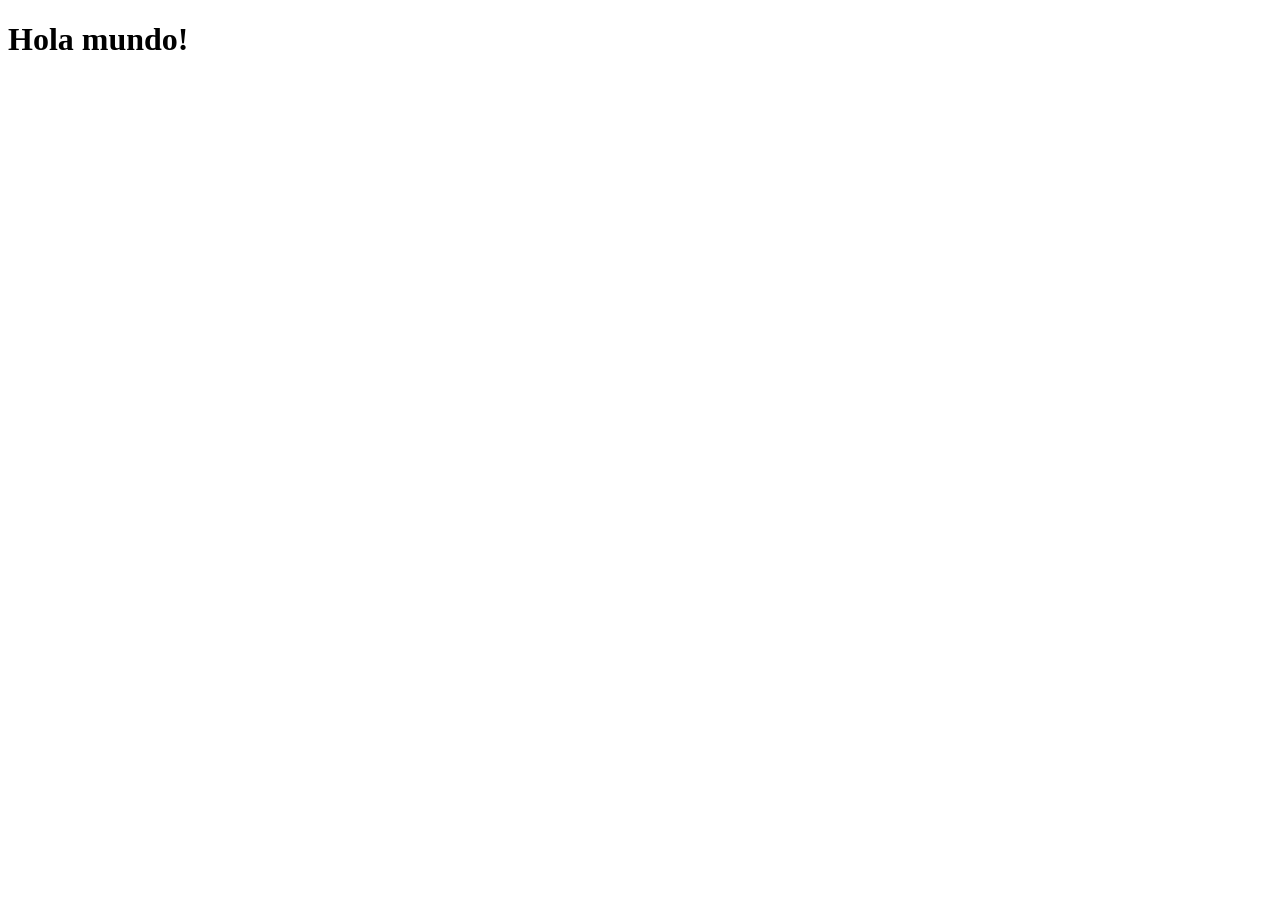
==== index.html @ 80630c26 "Add files via upload" ====
<!doctype html>
<html lang="es">
  <head>
    <meta charset="utf-8">
    <meta name="robots" content="noindex, nofollow">
    <meta name="viewport" content="width=device-width, initial-scale=1">
    <title>Sitio web en construcción</title>
  </head>
  <body>
    <h1>Hola mundo!</h1>
  </body>
</html>
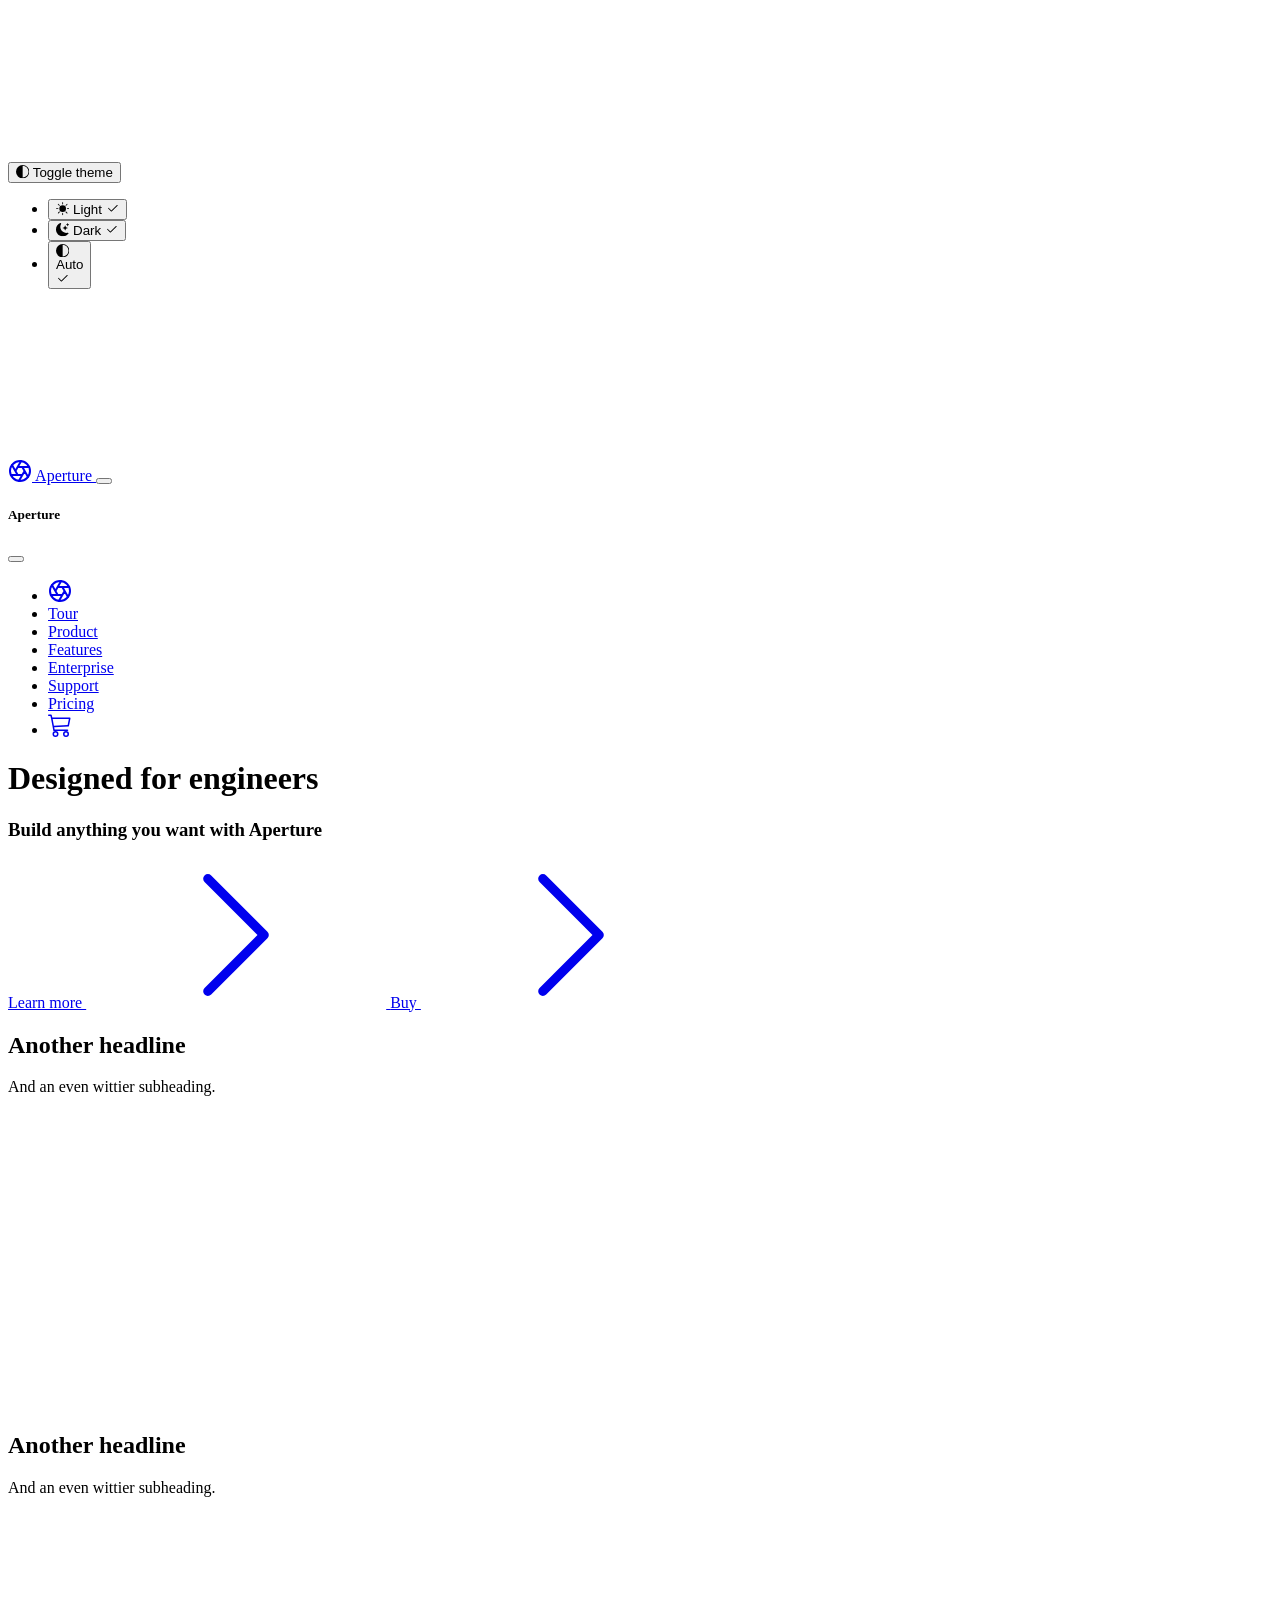
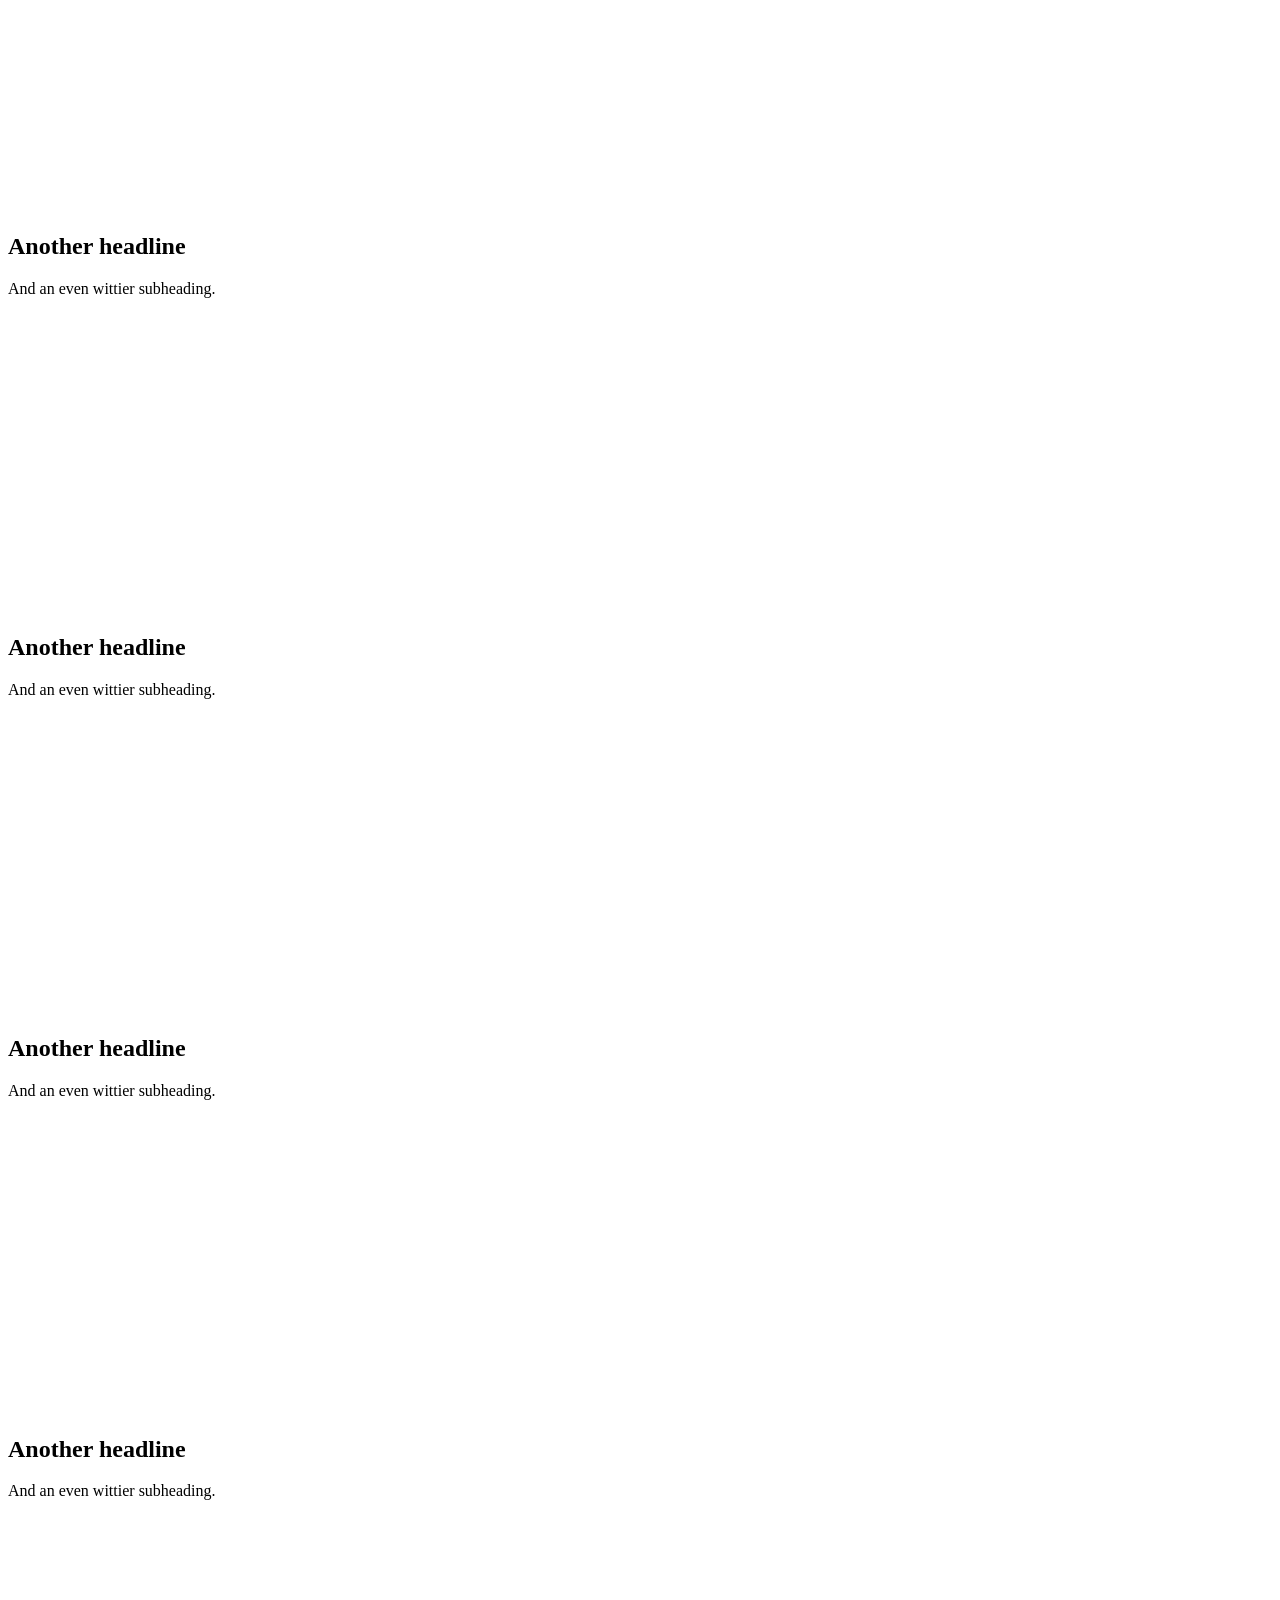
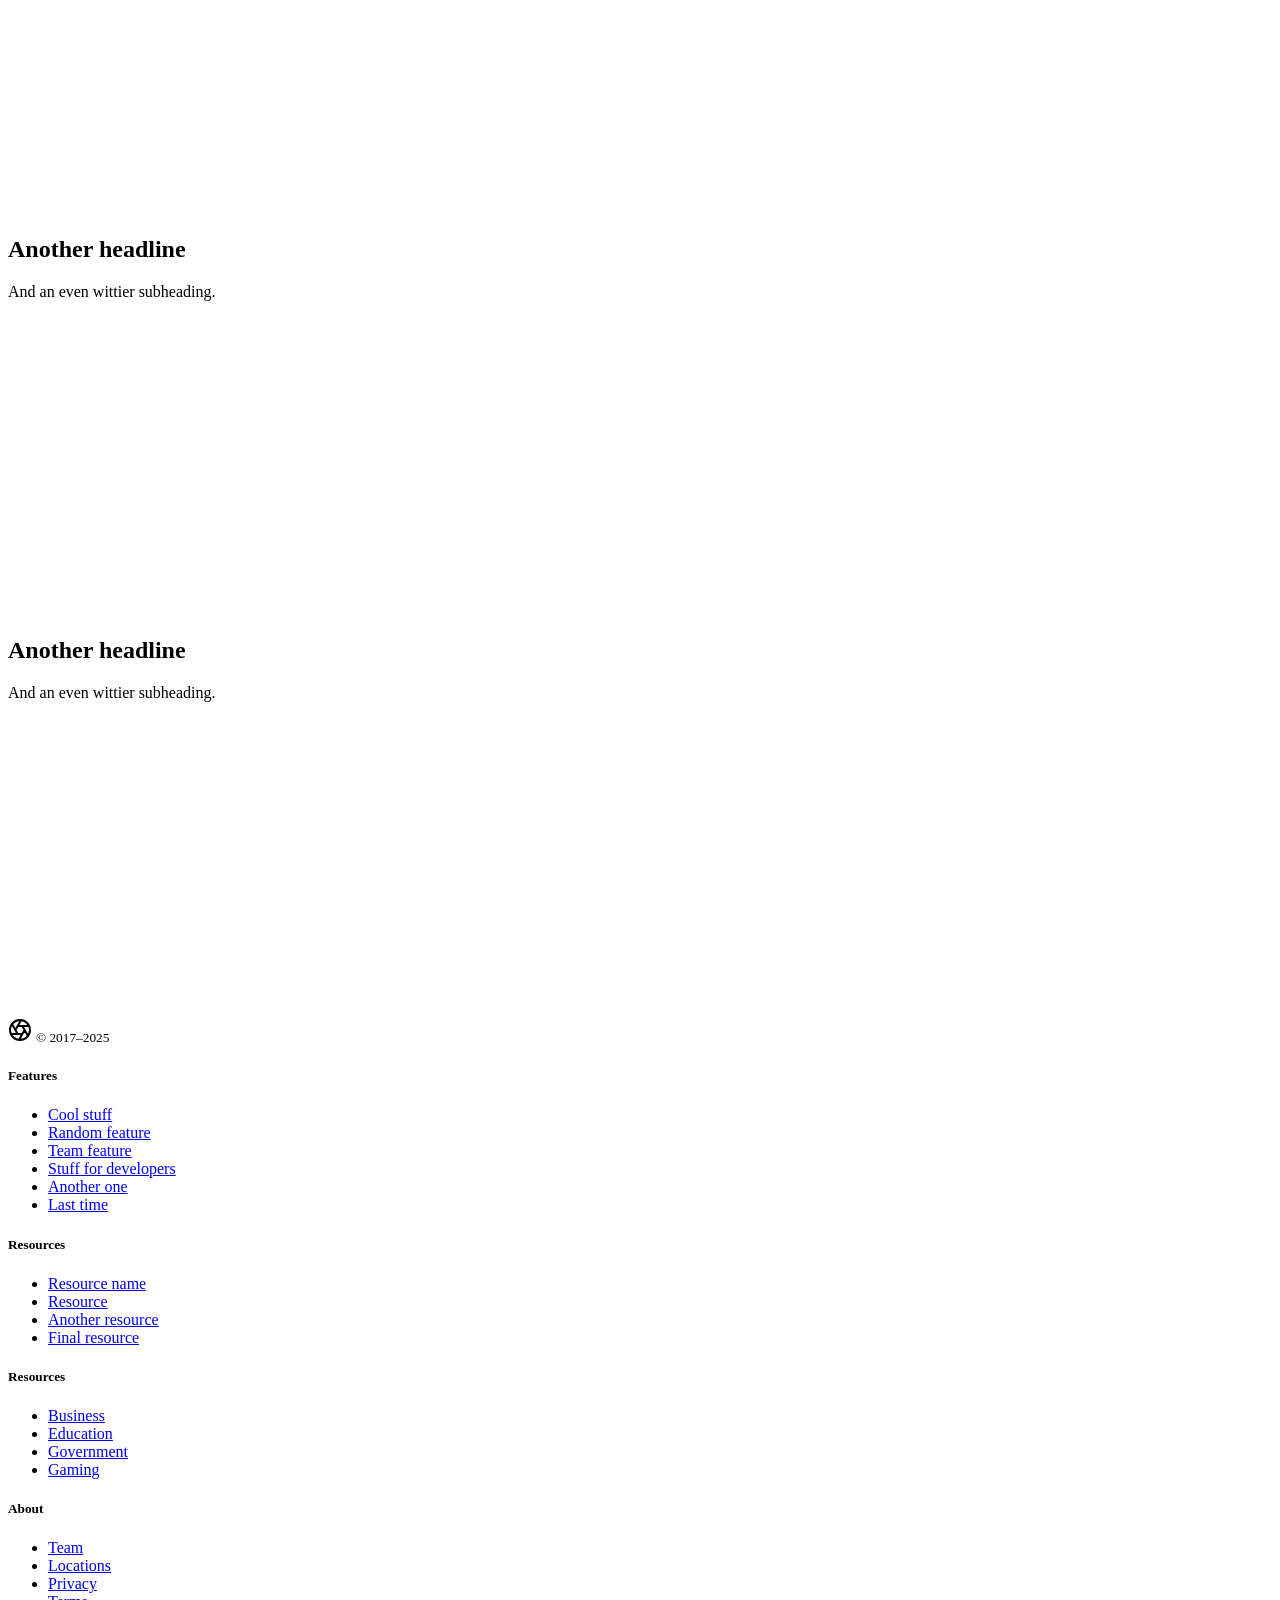
==== commit 855047c0: "Add files via upload" ====
--- a/index.html
+++ b/index.html
@@ -1,12 +1,356 @@
 <!doctype html>
-<html lang="es">
-  <head>
-    <meta charset="utf-8">
-    <meta name="robots" content="noindex, nofollow">
-    <meta name="viewport" content="width=device-width, initial-scale=1">
-    <title>Sitio web en construcción</title>
-  </head>
-  <body>
-    <h1>Hola mundo!</h1>
-  </body>
-</html>+<html lang="en" data-bs-theme="auto">
+    <head>
+        <meta charset="utf-8" />
+        <meta name="robots" content="noindex, nofollow">
+        <meta name="viewport" content="width=device-width, initial-scale=1" />
+        <meta name="description" content="" />
+        <meta name="author" content="Mark Otto, Jacob Thornton, and Bootstrap contributors" />
+        <meta name="generator" content="Astro v5.13.2" />
+        <title>Mikuby sitio en proceso</title>
+        <link rel="canonical" href="https://getbootstrap.com/docs/5.3/examples/product/" />
+        <script src="/docs/5.3/assets/js/color-modes.js"></script>
+        <link
+            href="/docs/5.3/dist/css/bootstrap.min.css"
+            rel="stylesheet"
+            integrity="sha384-sRIl4kxILFvY47J16cr9ZwB07vP4J8+LH7qKQnuqkuIAvNWLzeN8tE5YBujZqJLB"
+        />
+        <link rel="apple-touch-icon" href="/docs/5.3/assets/img/favicons/apple-touch-icon.png" sizes="180x180" />
+        <link rel="icon" href="/docs/5.3/assets/img/favicons/favicon-32x32.png" sizes="32x32" type="image/png" />
+        <link rel="icon" href="/docs/5.3/assets/img/favicons/favicon-16x16.png" sizes="16x16" type="image/png" />
+        <link rel="manifest" href="/docs/5.3/assets/img/favicons/manifest.json" />
+        <link rel="mask-icon" href="/docs/5.3/assets/img/favicons/safari-pinned-tab.svg" color="#712cf9" />
+        <link rel="icon" href="/docs/5.3/assets/img/favicons/favicon.ico" />
+        <meta name="theme-color" content="#712cf9" />
+        <link href="product.css" rel="stylesheet" />
+        <link rel="stylesheet" type="text/css" href="style.css">
+    </head>
+    <body>
+        <svg xmlns="http://www.w3.org/2000/svg" class="d-none">
+            <symbol id="check2" viewBox="0 0 16 16">
+                <path
+                    d="M13.854 3.646a.5.5 0 0 1 0 .708l-7 7a.5.5 0 0 1-.708 0l-3.5-3.5a.5.5 0 1 1 .708-.708L6.5 10.293l6.646-6.647a.5.5 0 0 1 .708 0z"
+                ></path>
+            </symbol>
+            <symbol id="circle-half" viewBox="0 0 16 16">
+                <path d="M8 15A7 7 0 1 0 8 1v14zm0 1A8 8 0 1 1 8 0a8 8 0 0 1 0 16z"></path>
+            </symbol>
+            <symbol id="moon-stars-fill" viewBox="0 0 16 16">
+                <path
+                    d="M6 .278a.768.768 0 0 1 .08.858 7.208 7.208 0 0 0-.878 3.46c0 4.021 3.278 7.277 7.318 7.277.527 0 1.04-.055 1.533-.16a.787.787 0 0 1 .81.316.733.733 0 0 1-.031.893A8.349 8.349 0 0 1 8.344 16C3.734 16 0 12.286 0 7.71 0 4.266 2.114 1.312 5.124.06A.752.752 0 0 1 6 .278z"
+                ></path>
+                <path
+                    d="M10.794 3.148a.217.217 0 0 1 .412 0l.387 1.162c.173.518.579.924 1.097 1.097l1.162.387a.217.217 0 0 1 0 .412l-1.162.387a1.734 1.734 0 0 0-1.097 1.097l-.387 1.162a.217.217 0 0 1-.412 0l-.387-1.162A1.734 1.734 0 0 0 9.31 6.593l-1.162-.387a.217.217 0 0 1 0-.412l1.162-.387a1.734 1.734 0 0 0 1.097-1.097l.387-1.162zM13.863.099a.145.145 0 0 1 .274 0l.258.774c.115.346.386.617.732.732l.774.258a.145.145 0 0 1 0 .274l-.774.258a1.156 1.156 0 0 0-.732.732l-.258.774a.145.145 0 0 1-.274 0l-.258-.774a1.156 1.156 0 0 0-.732-.732l-.774-.258a.145.145 0 0 1 0-.274l.774-.258c.346-.115.617-.386.732-.732L13.863.1z"
+                ></path>
+            </symbol>
+            <symbol id="sun-fill" viewBox="0 0 16 16">
+                <path
+                    d="M8 12a4 4 0 1 0 0-8 4 4 0 0 0 0 8zM8 0a.5.5 0 0 1 .5.5v2a.5.5 0 0 1-1 0v-2A.5.5 0 0 1 8 0zm0 13a.5.5 0 0 1 .5.5v2a.5.5 0 0 1-1 0v-2A.5.5 0 0 1 8 13zm8-5a.5.5 0 0 1-.5.5h-2a.5.5 0 0 1 0-1h2a.5.5 0 0 1 .5.5zM3 8a.5.5 0 0 1-.5.5h-2a.5.5 0 0 1 0-1h2A.5.5 0 0 1 3 8zm10.657-5.657a.5.5 0 0 1 0 .707l-1.414 1.415a.5.5 0 1 1-.707-.708l1.414-1.414a.5.5 0 0 1 .707 0zm-9.193 9.193a.5.5 0 0 1 0 .707L3.05 13.657a.5.5 0 0 1-.707-.707l1.414-1.414a.5.5 0 0 1 .707 0zm9.193 2.121a.5.5 0 0 1-.707 0l-1.414-1.414a.5.5 0 0 1 .707-.707l1.414 1.414a.5.5 0 0 1 0 .707zM4.464 4.465a.5.5 0 0 1-.707 0L2.343 3.05a.5.5 0 1 1 .707-.707l1.414 1.414a.5.5 0 0 1 0 .708z"
+                ></path>
+            </symbol>
+        </svg>
+        <div class="dropdown position-fixed bottom-0 end-0 mb-3 me-3 bd-mode-toggle">
+            <button
+                class="btn btn-bd-primary py-2 dropdown-toggle d-flex align-items-center"
+                id="bd-theme"
+                type="button"
+                aria-expanded="false"
+                data-bs-toggle="dropdown"
+                aria-label="Toggle theme (auto)"
+            >
+                <svg class="bi my-1 theme-icon-active" aria-hidden="true"><use href="#circle-half"></use></svg>
+                <span class="visually-hidden" id="bd-theme-text">Toggle theme</span>
+            </button>
+            <ul class="dropdown-menu dropdown-menu-end shadow" aria-labelledby="bd-theme-text">
+                <li>
+                    <button
+                        type="button"
+                        class="dropdown-item d-flex align-items-center"
+                        data-bs-theme-value="light"
+                        aria-pressed="false"
+                    >
+                        <svg class="bi me-2 opacity-50" aria-hidden="true"><use href="#sun-fill"></use></svg>
+                        Light
+                        <svg class="bi ms-auto d-none" aria-hidden="true"><use href="#check2"></use></svg>
+                    </button>
+                </li>
+                <li>
+                    <button
+                        type="button"
+                        class="dropdown-item d-flex align-items-center"
+                        data-bs-theme-value="dark"
+                        aria-pressed="false"
+                    >
+                        <svg class="bi me-2 opacity-50" aria-hidden="true"><use href="#moon-stars-fill"></use></svg>
+                        Dark
+                        <svg class="bi ms-auto d-none" aria-hidden="true"><use href="#check2"></use></svg>
+                    </button>
+                </li>
+                <li>
+                    <button
+                        type="button"
+                        class="dropdown-item d-flex align-items-center active"
+                        data-bs-theme-value="auto"
+                        aria-pressed="true"
+                    >
+                        <svg class="bi me-2 opacity-50" aria-hidden="true"><use href="#circle-half"></use></svg>
+                        Auto
+                        <svg class="bi ms-auto d-none" aria-hidden="true"><use href="#check2"></use></svg>
+                    </button>
+                </li>
+            </ul>
+        </div>
+        <svg xmlns="http://www.w3.org/2000/svg" class="d-none">
+            <symbol
+                id="aperture"
+                fill="none"
+                stroke="currentColor"
+                stroke-linecap="round"
+                stroke-linejoin="round"
+                stroke-width="2"
+                viewBox="0 0 24 24"
+            >
+                <circle cx="12" cy="12" r="10"></circle>
+                <path
+                    d="M14.31 8l5.74 9.94M9.69 8h11.48M7.38 12l5.74-9.94M9.69 16L3.95 6.06M14.31 16H2.83m13.79-4l-5.74 9.94"
+                ></path>
+            </symbol>
+            <symbol id="cart" viewBox="0 0 16 16">
+                <path
+                    d="M0 1.5A.5.5 0 0 1 .5 1H2a.5.5 0 0 1 .485.379L2.89 3H14.5a.5.5 0 0 1 .49.598l-1 5a.5.5 0 0 1-.465.401l-9.397.472L4.415 11H13a.5.5 0 0 1 0 1H4a.5.5 0 0 1-.491-.408L2.01 3.607 1.61 2H.5a.5.5 0 0 1-.5-.5zM3.102 4l.84 4.479 9.144-.459L13.89 4H3.102zM5 12a2 2 0 1 0 0 4 2 2 0 0 0 0-4zm7 0a2 2 0 1 0 0 4 2 2 0 0 0 0-4zm-7 1a1 1 0 1 1 0 2 1 1 0 0 1 0-2zm7 0a1 1 0 1 1 0 2 1 1 0 0 1 0-2z"
+                ></path>
+            </symbol>
+            <symbol id="chevron-right" viewBox="0 0 16 16">
+                <path
+                    fill-rule="evenodd"
+                    d="M4.646 1.646a.5.5 0 0 1 .708 0l6 6a.5.5 0 0 1 0 .708l-6 6a.5.5 0 0 1-.708-.708L10.293 8 4.646 2.354a.5.5 0 0 1 0-.708z"
+                ></path>
+            </symbol>
+        </svg>
+        <nav class="navbar navbar-expand-md bg-dark sticky-top border-bottom" data-bs-theme="dark">
+            <div class="container">
+                <a class="navbar-brand d-md-none" href="#">
+                    <svg class="bi" width="24" height="24" aria-hidden="true"><use xlink:href="#aperture"></use></svg>
+                    Aperture
+                </a>
+                <button
+                    class="navbar-toggler"
+                    type="button"
+                    data-bs-toggle="offcanvas"
+                    data-bs-target="#offcanvas"
+                    aria-controls="offcanvas"
+                    aria-label="Toggle navigation"
+                >
+                    <span class="navbar-toggler-icon"></span>
+                </button>
+                <div class="offcanvas offcanvas-end" tabindex="-1" id="offcanvas" aria-labelledby="offcanvasLabel">
+                    <div class="offcanvas-header">
+                        <h5 class="offcanvas-title" id="offcanvasLabel">Aperture</h5>
+                        <button type="button" class="btn-close" data-bs-dismiss="offcanvas" aria-label="Close"></button>
+                    </div>
+                    <div class="offcanvas-body">
+                        <ul class="navbar-nav flex-grow-1 justify-content-between">
+                            <li class="nav-item">
+                                <a class="nav-link" href="#" aria-label="Aperture">
+                                    <svg class="bi" width="24" height="24" aria-hidden="true">
+                                        <use xlink:href="#aperture"></use>
+                                    </svg>
+                                </a>
+                            </li>
+                            <li class="nav-item"><a class="nav-link" href="#">Tour</a></li>
+                            <li class="nav-item"><a class="nav-link" href="#">Product</a></li>
+                            <li class="nav-item"><a class="nav-link" href="#">Features</a></li>
+                            <li class="nav-item"><a class="nav-link" href="#">Enterprise</a></li>
+                            <li class="nav-item"><a class="nav-link" href="#">Support</a></li>
+                            <li class="nav-item"><a class="nav-link" href="#">Pricing</a></li>
+                            <li class="nav-item">
+                                <a class="nav-link" href="#" aria-label="Cart">
+                                    <svg class="bi" width="24" height="24" aria-hidden="true">
+                                        <use xlink:href="#cart"></use>
+                                    </svg>
+                                </a>
+                            </li>
+                        </ul>
+                    </div>
+                </div>
+            </div>
+        </nav>
+        <main>
+            <div class="position-relative overflow-hidden p-3 p-md-5 m-md-3 text-center bg-body-tertiary">
+                <div class="col-md-6 p-lg-5 mx-auto my-5">
+                    <h1 class="display-3 fw-bold">Designed for engineers</h1>
+                    <h3 class="fw-normal text-muted mb-3">Build anything you want with Aperture</h3>
+                    <div class="d-flex gap-3 justify-content-center lead fw-normal">
+                        <a class="icon-link" href="#">
+                            Learn more
+                            <svg class="bi" aria-hidden="true"><use xlink:href="#chevron-right"></use></svg>
+                        </a>
+                        <a class="icon-link" href="#">
+                            Buy
+                            <svg class="bi" aria-hidden="true"><use xlink:href="#chevron-right"></use></svg>
+                        </a>
+                    </div>
+                </div>
+                <div class="product-device shadow-sm d-none d-md-block"></div>
+                <div class="product-device product-device-2 shadow-sm d-none d-md-block"></div>
+            </div>
+            <div class="d-md-flex flex-md-equal w-100 my-md-3 ps-md-3">
+                <div class="text-bg-dark me-md-3 pt-3 px-3 pt-md-5 px-md-5 text-center overflow-hidden">
+                    <div class="my-3 py-3">
+                        <h2 class="display-5">Another headline</h2>
+                        <p class="lead">And an even wittier subheading.</p>
+                    </div>
+                    <div
+                        class="bg-body-tertiary shadow-sm mx-auto"
+                        style="width: 80%; height: 300px; border-radius: 21px 21px 0 0"
+                    ></div>
+                </div>
+                <div class="bg-body-tertiary me-md-3 pt-3 px-3 pt-md-5 px-md-5 text-center overflow-hidden">
+                    <div class="my-3 p-3">
+                        <h2 class="display-5">Another headline</h2>
+                        <p class="lead">And an even wittier subheading.</p>
+                    </div>
+                    <div
+                        class="bg-dark shadow-sm mx-auto"
+                        style="width: 80%; height: 300px; border-radius: 21px 21px 0 0"
+                    ></div>
+                </div>
+            </div>
+            <div class="d-md-flex flex-md-equal w-100 my-md-3 ps-md-3">
+                <div class="bg-body-tertiary me-md-3 pt-3 px-3 pt-md-5 px-md-5 text-center overflow-hidden">
+                    <div class="my-3 p-3">
+                        <h2 class="display-5">Another headline</h2>
+                        <p class="lead">And an even wittier subheading.</p>
+                    </div>
+                    <div
+                        class="bg-dark shadow-sm mx-auto"
+                        style="width: 80%; height: 300px; border-radius: 21px 21px 0 0"
+                    ></div>
+                </div>
+                <div class="text-bg-primary me-md-3 pt-3 px-3 pt-md-5 px-md-5 text-center overflow-hidden">
+                    <div class="my-3 py-3">
+                        <h2 class="display-5">Another headline</h2>
+                        <p class="lead">And an even wittier subheading.</p>
+                    </div>
+                    <div
+                        class="bg-body-tertiary shadow-sm mx-auto"
+                        style="width: 80%; height: 300px; border-radius: 21px 21px 0 0"
+                    ></div>
+                </div>
+            </div>
+            <div class="d-md-flex flex-md-equal w-100 my-md-3 ps-md-3">
+                <div class="bg-body-tertiary me-md-3 pt-3 px-3 pt-md-5 px-md-5 text-center overflow-hidden">
+                    <div class="my-3 p-3">
+                        <h2 class="display-5">Another headline</h2>
+                        <p class="lead">And an even wittier subheading.</p>
+                    </div>
+                    <div
+                        class="bg-body shadow-sm mx-auto"
+                        style="width: 80%; height: 300px; border-radius: 21px 21px 0 0"
+                    ></div>
+                </div>
+                <div class="bg-body-tertiary me-md-3 pt-3 px-3 pt-md-5 px-md-5 text-center overflow-hidden">
+                    <div class="my-3 py-3">
+                        <h2 class="display-5">Another headline</h2>
+                        <p class="lead">And an even wittier subheading.</p>
+                    </div>
+                    <div
+                        class="bg-body shadow-sm mx-auto"
+                        style="width: 80%; height: 300px; border-radius: 21px 21px 0 0"
+                    ></div>
+                </div>
+            </div>
+            <div class="d-md-flex flex-md-equal w-100 my-md-3 ps-md-3">
+                <div class="bg-body-tertiary me-md-3 pt-3 px-3 pt-md-5 px-md-5 text-center overflow-hidden">
+                    <div class="my-3 p-3">
+                        <h2 class="display-5">Another headline</h2>
+                        <p class="lead">And an even wittier subheading.</p>
+                    </div>
+                    <div
+                        class="bg-body shadow-sm mx-auto"
+                        style="width: 80%; height: 300px; border-radius: 21px 21px 0 0"
+                    ></div>
+                </div>
+                <div class="bg-body-tertiary me-md-3 pt-3 px-3 pt-md-5 px-md-5 text-center overflow-hidden">
+                    <div class="my-3 py-3">
+                        <h2 class="display-5">Another headline</h2>
+                        <p class="lead">And an even wittier subheading.</p>
+                    </div>
+                    <div
+                        class="bg-body shadow-sm mx-auto"
+                        style="width: 80%; height: 300px; border-radius: 21px 21px 0 0"
+                    ></div>
+                </div>
+            </div>
+        </main>
+        <footer class="container py-5">
+            <div class="row">
+                <div class="col-12 col-md">
+                    <svg
+                        xmlns="http://www.w3.org/2000/svg"
+                        width="24"
+                        height="24"
+                        fill="none"
+                        stroke="currentColor"
+                        stroke-linecap="round"
+                        stroke-linejoin="round"
+                        stroke-width="2"
+                        class="d-block mb-2"
+                        role="img"
+                        viewBox="0 0 24 24"
+                    >
+                        <title>Product</title>
+                        <circle cx="12" cy="12" r="10"></circle>
+                        <path
+                            d="M14.31 8l5.74 9.94M9.69 8h11.48M7.38 12l5.74-9.94M9.69 16L3.95 6.06M14.31 16H2.83m13.79-4l-5.74 9.94"
+                        ></path>
+                    </svg>
+                    <small class="d-block mb-3 text-body-secondary">&copy; 2017–2025</small>
+                </div>
+                <div class="col-6 col-md">
+                    <h5>Features</h5>
+                    <ul class="list-unstyled text-small">
+                        <li><a class="link-secondary text-decoration-none" href="#">Cool stuff</a></li>
+                        <li><a class="link-secondary text-decoration-none" href="#">Random feature</a></li>
+                        <li><a class="link-secondary text-decoration-none" href="#">Team feature</a></li>
+                        <li><a class="link-secondary text-decoration-none" href="#">Stuff for developers</a></li>
+                        <li><a class="link-secondary text-decoration-none" href="#">Another one</a></li>
+                        <li><a class="link-secondary text-decoration-none" href="#">Last time</a></li>
+                    </ul>
+                </div>
+                <div class="col-6 col-md">
+                    <h5>Resources</h5>
+                    <ul class="list-unstyled text-small">
+                        <li><a class="link-secondary text-decoration-none" href="#">Resource name</a></li>
+                        <li><a class="link-secondary text-decoration-none" href="#">Resource</a></li>
+                        <li><a class="link-secondary text-decoration-none" href="#">Another resource</a></li>
+                        <li><a class="link-secondary text-decoration-none" href="#">Final resource</a></li>
+                    </ul>
+                </div>
+                <div class="col-6 col-md">
+                    <h5>Resources</h5>
+                    <ul class="list-unstyled text-small">
+                        <li><a class="link-secondary text-decoration-none" href="#">Business</a></li>
+                        <li><a class="link-secondary text-decoration-none" href="#">Education</a></li>
+                        <li><a class="link-secondary text-decoration-none" href="#">Government</a></li>
+                        <li><a class="link-secondary text-decoration-none" href="#">Gaming</a></li>
+                    </ul>
+                </div>
+                <div class="col-6 col-md">
+                    <h5>About</h5>
+                    <ul class="list-unstyled text-small">
+                        <li><a class="link-secondary text-decoration-none" href="#">Team</a></li>
+                        <li><a class="link-secondary text-decoration-none" href="#">Locations</a></li>
+                        <li><a class="link-secondary text-decoration-none" href="#">Privacy</a></li>
+                        <li><a class="link-secondary text-decoration-none" href="#">Terms</a></li>
+                    </ul>
+                </div>
+            </div>
+        </footer>
+        <script
+            src="/docs/5.3/dist/js/bootstrap.bundle.min.js"
+            integrity="sha384-FKyoEForCGlyvwx9Hj09JcYn3nv7wiPVlz7YYwJrWVcXK/BmnVDxM+D2scQbITxI"
+            class="astro-vvvwv3sm"
+        ></script>
+    </body>
+</html>
--- a/style.css
+++ b/style.css
@@ -0,0 +1,72 @@
+.bd-placeholder-img {
+                font-size: 1.125rem;
+                text-anchor: middle;
+                -webkit-user-select: none;
+                -moz-user-select: none;
+                user-select: none;
+            }
+            @media (min-width: 768px) {
+                .bd-placeholder-img-lg {
+                    font-size: 3.5rem;
+                }
+            }
+            .b-example-divider {
+                width: 100%;
+                height: 3rem;
+                background-color: #0000001a;
+                border: solid rgba(0, 0, 0, 0.15);
+                border-width: 1px 0;
+                box-shadow:
+                    inset 0 0.5em 1.5em #0000001a,
+                    inset 0 0.125em 0.5em #00000026;
+            }
+            .b-example-vr {
+                flex-shrink: 0;
+                width: 1.5rem;
+                height: 100vh;
+            }
+            .bi {
+                vertical-align: -0.125em;
+                fill: currentColor;
+            }
+            .nav-scroller {
+                position: relative;
+                z-index: 2;
+                height: 2.75rem;
+                overflow-y: hidden;
+            }
+            .nav-scroller .nav {
+                display: flex;
+                flex-wrap: nowrap;
+                padding-bottom: 1rem;
+                margin-top: -1px;
+                overflow-x: auto;
+                text-align: center;
+                white-space: nowrap;
+                -webkit-overflow-scrolling: touch;
+            }
+            .btn-bd-primary {
+                --bd-violet-bg: #712cf9;
+                --bd-violet-rgb: 112.520718, 44.062154, 249.437846;
+                --bs-btn-font-weight: 600;
+                --bs-btn-color: var(--bs-white);
+                --bs-btn-bg: var(--bd-violet-bg);
+                --bs-btn-border-color: var(--bd-violet-bg);
+                --bs-btn-hover-color: var(--bs-white);
+                --bs-btn-hover-bg: #6528e0;
+                --bs-btn-hover-border-color: #6528e0;
+                --bs-btn-focus-shadow-rgb: var(--bd-violet-rgb);
+                --bs-btn-active-color: var(--bs-btn-hover-color);
+                --bs-btn-active-bg: #5a23c8;
+                --bs-btn-active-border-color: #5a23c8;
+            }
+            .bd-mode-toggle {
+                z-index: 1500;
+            }
+            .bd-mode-toggle .bi {
+                width: 1em;
+                height: 1em;
+            }
+            .bd-mode-toggle .dropdown-menu .active .bi {
+                display: block !important;
+            }
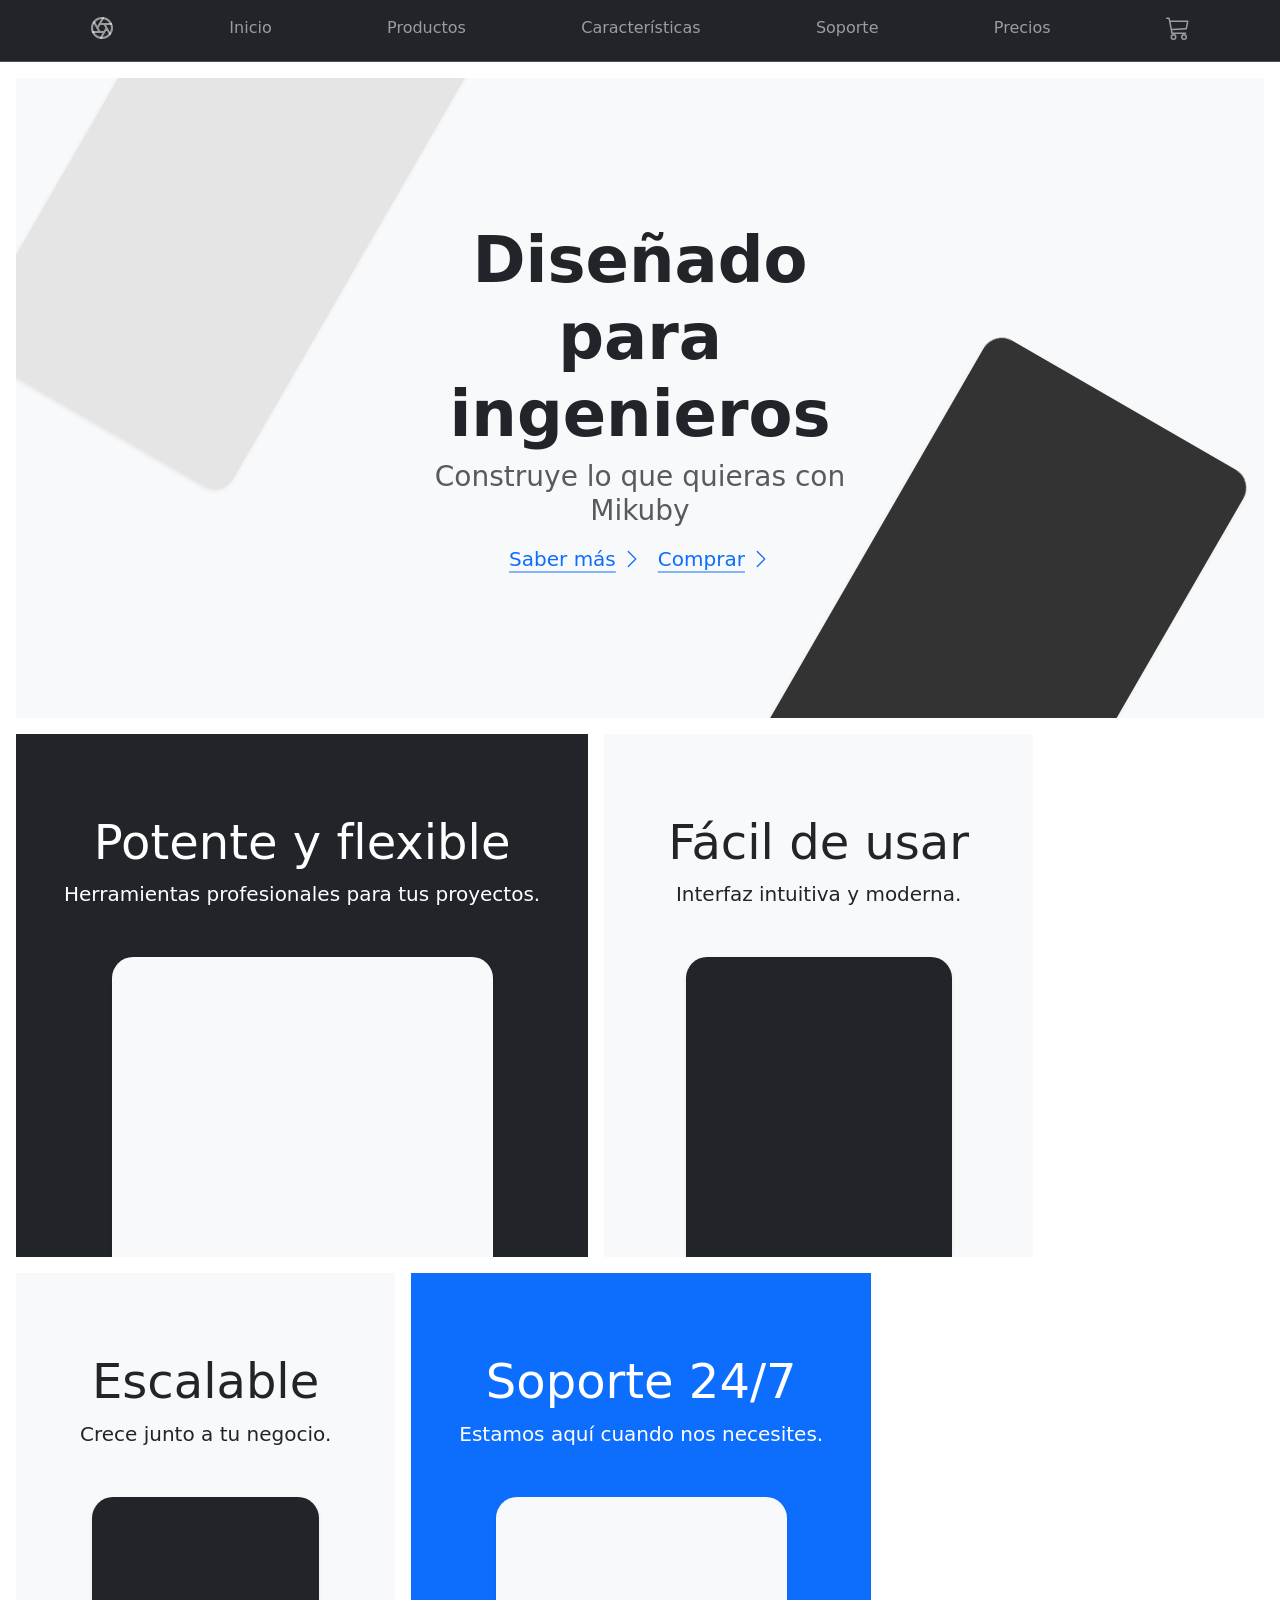
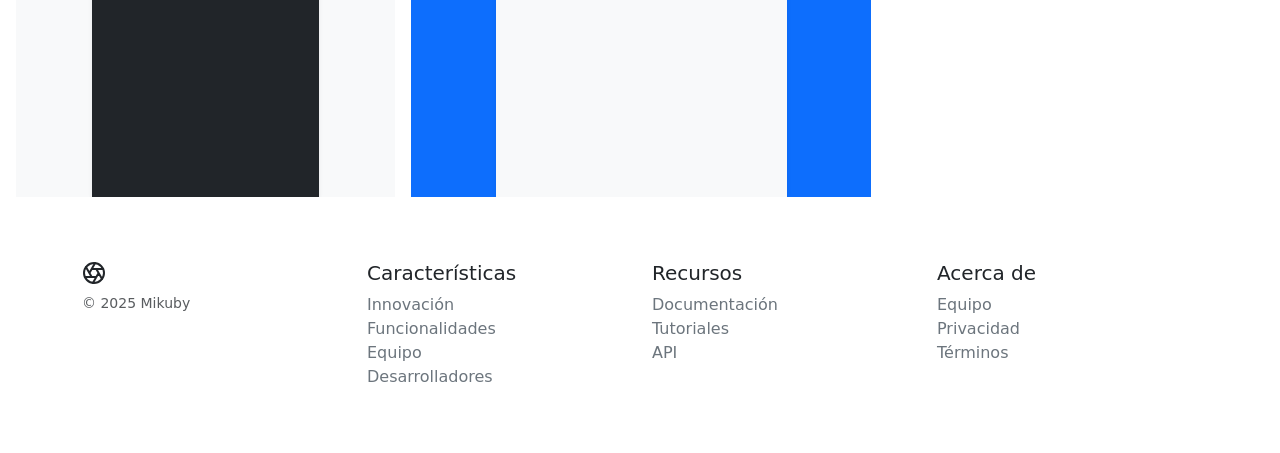
==== commit 39bc3285: "Add files via upload" ====
--- a/index.html
+++ b/index.html
@@ -1,356 +1,220 @@
 <!doctype html>
-<html lang="en" data-bs-theme="auto">
-    <head>
-        <meta charset="utf-8" />
-        <meta name="robots" content="noindex, nofollow">
-        <meta name="viewport" content="width=device-width, initial-scale=1" />
-        <meta name="description" content="" />
-        <meta name="author" content="Mark Otto, Jacob Thornton, and Bootstrap contributors" />
-        <meta name="generator" content="Astro v5.13.2" />
-        <title>Mikuby sitio en proceso</title>
-        <link rel="canonical" href="https://getbootstrap.com/docs/5.3/examples/product/" />
-        <script src="/docs/5.3/assets/js/color-modes.js"></script>
-        <link
-            href="/docs/5.3/dist/css/bootstrap.min.css"
-            rel="stylesheet"
-            integrity="sha384-sRIl4kxILFvY47J16cr9ZwB07vP4J8+LH7qKQnuqkuIAvNWLzeN8tE5YBujZqJLB"
-        />
-        <link rel="apple-touch-icon" href="/docs/5.3/assets/img/favicons/apple-touch-icon.png" sizes="180x180" />
-        <link rel="icon" href="/docs/5.3/assets/img/favicons/favicon-32x32.png" sizes="32x32" type="image/png" />
-        <link rel="icon" href="/docs/5.3/assets/img/favicons/favicon-16x16.png" sizes="16x16" type="image/png" />
-        <link rel="manifest" href="/docs/5.3/assets/img/favicons/manifest.json" />
-        <link rel="mask-icon" href="/docs/5.3/assets/img/favicons/safari-pinned-tab.svg" color="#712cf9" />
-        <link rel="icon" href="/docs/5.3/assets/img/favicons/favicon.ico" />
-        <meta name="theme-color" content="#712cf9" />
-        <link href="product.css" rel="stylesheet" />
-        <link rel="stylesheet" type="text/css" href="style.css">
-    </head>
-    <body>
-        <svg xmlns="http://www.w3.org/2000/svg" class="d-none">
-            <symbol id="check2" viewBox="0 0 16 16">
-                <path
-                    d="M13.854 3.646a.5.5 0 0 1 0 .708l-7 7a.5.5 0 0 1-.708 0l-3.5-3.5a.5.5 0 1 1 .708-.708L6.5 10.293l6.646-6.647a.5.5 0 0 1 .708 0z"
-                ></path>
-            </symbol>
-            <symbol id="circle-half" viewBox="0 0 16 16">
-                <path d="M8 15A7 7 0 1 0 8 1v14zm0 1A8 8 0 1 1 8 0a8 8 0 0 1 0 16z"></path>
-            </symbol>
-            <symbol id="moon-stars-fill" viewBox="0 0 16 16">
-                <path
-                    d="M6 .278a.768.768 0 0 1 .08.858 7.208 7.208 0 0 0-.878 3.46c0 4.021 3.278 7.277 7.318 7.277.527 0 1.04-.055 1.533-.16a.787.787 0 0 1 .81.316.733.733 0 0 1-.031.893A8.349 8.349 0 0 1 8.344 16C3.734 16 0 12.286 0 7.71 0 4.266 2.114 1.312 5.124.06A.752.752 0 0 1 6 .278z"
-                ></path>
-                <path
-                    d="M10.794 3.148a.217.217 0 0 1 .412 0l.387 1.162c.173.518.579.924 1.097 1.097l1.162.387a.217.217 0 0 1 0 .412l-1.162.387a1.734 1.734 0 0 0-1.097 1.097l-.387 1.162a.217.217 0 0 1-.412 0l-.387-1.162A1.734 1.734 0 0 0 9.31 6.593l-1.162-.387a.217.217 0 0 1 0-.412l1.162-.387a1.734 1.734 0 0 0 1.097-1.097l.387-1.162zM13.863.099a.145.145 0 0 1 .274 0l.258.774c.115.346.386.617.732.732l.774.258a.145.145 0 0 1 0 .274l-.774.258a1.156 1.156 0 0 0-.732.732l-.258.774a.145.145 0 0 1-.274 0l-.258-.774a1.156 1.156 0 0 0-.732-.732l-.774-.258a.145.145 0 0 1 0-.274l.774-.258c.346-.115.617-.386.732-.732L13.863.1z"
-                ></path>
-            </symbol>
-            <symbol id="sun-fill" viewBox="0 0 16 16">
-                <path
-                    d="M8 12a4 4 0 1 0 0-8 4 4 0 0 0 0 8zM8 0a.5.5 0 0 1 .5.5v2a.5.5 0 0 1-1 0v-2A.5.5 0 0 1 8 0zm0 13a.5.5 0 0 1 .5.5v2a.5.5 0 0 1-1 0v-2A.5.5 0 0 1 8 13zm8-5a.5.5 0 0 1-.5.5h-2a.5.5 0 0 1 0-1h2a.5.5 0 0 1 .5.5zM3 8a.5.5 0 0 1-.5.5h-2a.5.5 0 0 1 0-1h2A.5.5 0 0 1 3 8zm10.657-5.657a.5.5 0 0 1 0 .707l-1.414 1.415a.5.5 0 1 1-.707-.708l1.414-1.414a.5.5 0 0 1 .707 0zm-9.193 9.193a.5.5 0 0 1 0 .707L3.05 13.657a.5.5 0 0 1-.707-.707l1.414-1.414a.5.5 0 0 1 .707 0zm9.193 2.121a.5.5 0 0 1-.707 0l-1.414-1.414a.5.5 0 0 1 .707-.707l1.414 1.414a.5.5 0 0 1 0 .707zM4.464 4.465a.5.5 0 0 1-.707 0L2.343 3.05a.5.5 0 1 1 .707-.707l1.414 1.414a.5.5 0 0 1 0 .708z"
-                ></path>
-            </symbol>
-        </svg>
-        <div class="dropdown position-fixed bottom-0 end-0 mb-3 me-3 bd-mode-toggle">
-            <button
-                class="btn btn-bd-primary py-2 dropdown-toggle d-flex align-items-center"
-                id="bd-theme"
-                type="button"
-                aria-expanded="false"
-                data-bs-toggle="dropdown"
-                aria-label="Toggle theme (auto)"
-            >
-                <svg class="bi my-1 theme-icon-active" aria-hidden="true"><use href="#circle-half"></use></svg>
-                <span class="visually-hidden" id="bd-theme-text">Toggle theme</span>
+<html lang="es" data-bs-theme="auto">
+<head>
+    <meta charset="utf-8" />
+    <meta name="viewport" content="width=device-width, initial-scale=1" />
+    <meta name="description" content="Mikuby - Sitio en construcción" />
+    <title>Mikuby - En construcción</title>
+    
+    <!-- Bootstrap CSS desde CDN -->
+    <link href="https://cdn.jsdelivr.net/npm/bootstrap@5.3.2/dist/css/bootstrap.min.css" rel="stylesheet">
+    
+    <style>
+        .bd-placeholder-img {
+            font-size: 1.125rem;
+            text-anchor: middle;
+            -webkit-user-select: none;
+            -moz-user-select: none;
+            user-select: none;
+        }
+        
+        @media (min-width: 768px) {
+            .bd-placeholder-img-lg {
+                font-size: 3.5rem;
+            }
+        }
+        
+        .product-device {
+            position: absolute;
+            right: 10%;
+            bottom: -30%;
+            width: 300px;
+            height: 540px;
+            background-color: #333;
+            border-radius: 21px;
+            transform: rotate(30deg);
+        }
+        
+        .product-device-2 {
+            top: -25%;
+            right: auto;
+            bottom: 0;
+            left: 5%;
+            background-color: #e5e5e5;
+        }
+        
+        @media (max-width: 768px) {
+            .product-device,
+            .product-device-2 {
+                display: none;
+            }
+        }
+        
+        .bi {
+            vertical-align: -0.125em;
+            fill: currentColor;
+        }
+        
+        .btn-bd-primary {
+            --bd-violet-bg: #712cf9;
+            --bs-btn-font-weight: 600;
+            --bs-btn-color: var(--bs-white);
+            --bs-btn-bg: var(--bd-violet-bg);
+            --bs-btn-border-color: var(--bd-violet-bg);
+            --bs-btn-hover-bg: #6528e0;
+            --bs-btn-hover-border-color: #6528e0;
+        }
+    </style>
+</head>
+<body>
+    <!-- Iconos SVG -->
+    <svg xmlns="http://www.w3.org/2000/svg" class="d-none">
+        <symbol id="aperture" fill="none" stroke="currentColor" stroke-linecap="round" stroke-linejoin="round" stroke-width="2" viewBox="0 0 24 24">
+            <circle cx="12" cy="12" r="10"></circle>
+            <path d="M14.31 8l5.74 9.94M9.69 8h11.48M7.38 12l5.74-9.94M9.69 16L3.95 6.06M14.31 16H2.83m13.79-4l-5.74 9.94"></path>
+        </symbol>
+        <symbol id="cart" viewBox="0 0 16 16">
+            <path d="M0 1.5A.5.5 0 0 1 .5 1H2a.5.5 0 0 1 .485.379L2.89 3H14.5a.5.5 0 0 1 .49.598l-1 5a.5.5 0 0 1-.465.401l-9.397.472L4.415 11H13a.5.5 0 0 1 0 1H4a.5.5 0 0 1-.491-.408L2.01 3.607 1.61 2H.5a.5.5 0 0 1-.5-.5zM3.102 4l.84 4.479 9.144-.459L13.89 4H3.102zM5 12a2 2 0 1 0 0 4 2 2 0 0 0 0-4zm7 0a2 2 0 1 0 0 4 2 2 0 0 0 0-4zm-7 1a1 1 0 1 1 0 2 1 1 0 0 1 0-2zm7 0a1 1 0 1 1 0 2 1 1 0 0 1 0-2z"></path>
+        </symbol>
+        <symbol id="chevron-right" viewBox="0 0 16 16">
+            <path fill-rule="evenodd" d="M4.646 1.646a.5.5 0 0 1 .708 0l6 6a.5.5 0 0 1 0 .708l-6 6a.5.5 0 0 1-.708-.708L10.293 8 4.646 2.354a.5.5 0 0 1 0-.708z"></path>
+        </symbol>
+    </svg>
+
+    <!-- Navegación -->
+    <nav class="navbar navbar-expand-md bg-dark sticky-top border-bottom" data-bs-theme="dark">
+        <div class="container">
+            <a class="navbar-brand d-md-none" href="#">
+                <svg class="bi" width="24" height="24"><use xlink:href="#aperture"></use></svg>
+                Mikuby
+            </a>
+            <button class="navbar-toggler" type="button" data-bs-toggle="offcanvas" data-bs-target="#offcanvas" aria-controls="offcanvas">
+                <span class="navbar-toggler-icon"></span>
             </button>
-            <ul class="dropdown-menu dropdown-menu-end shadow" aria-labelledby="bd-theme-text">
-                <li>
-                    <button
-                        type="button"
-                        class="dropdown-item d-flex align-items-center"
-                        data-bs-theme-value="light"
-                        aria-pressed="false"
-                    >
-                        <svg class="bi me-2 opacity-50" aria-hidden="true"><use href="#sun-fill"></use></svg>
-                        Light
-                        <svg class="bi ms-auto d-none" aria-hidden="true"><use href="#check2"></use></svg>
-                    </button>
-                </li>
-                <li>
-                    <button
-                        type="button"
-                        class="dropdown-item d-flex align-items-center"
-                        data-bs-theme-value="dark"
-                        aria-pressed="false"
-                    >
-                        <svg class="bi me-2 opacity-50" aria-hidden="true"><use href="#moon-stars-fill"></use></svg>
-                        Dark
-                        <svg class="bi ms-auto d-none" aria-hidden="true"><use href="#check2"></use></svg>
-                    </button>
-                </li>
-                <li>
-                    <button
-                        type="button"
-                        class="dropdown-item d-flex align-items-center active"
-                        data-bs-theme-value="auto"
-                        aria-pressed="true"
-                    >
-                        <svg class="bi me-2 opacity-50" aria-hidden="true"><use href="#circle-half"></use></svg>
-                        Auto
-                        <svg class="bi ms-auto d-none" aria-hidden="true"><use href="#check2"></use></svg>
-                    </button>
-                </li>
-            </ul>
-        </div>
-        <svg xmlns="http://www.w3.org/2000/svg" class="d-none">
-            <symbol
-                id="aperture"
-                fill="none"
-                stroke="currentColor"
-                stroke-linecap="round"
-                stroke-linejoin="round"
-                stroke-width="2"
-                viewBox="0 0 24 24"
-            >
-                <circle cx="12" cy="12" r="10"></circle>
-                <path
-                    d="M14.31 8l5.74 9.94M9.69 8h11.48M7.38 12l5.74-9.94M9.69 16L3.95 6.06M14.31 16H2.83m13.79-4l-5.74 9.94"
-                ></path>
-            </symbol>
-            <symbol id="cart" viewBox="0 0 16 16">
-                <path
-                    d="M0 1.5A.5.5 0 0 1 .5 1H2a.5.5 0 0 1 .485.379L2.89 3H14.5a.5.5 0 0 1 .49.598l-1 5a.5.5 0 0 1-.465.401l-9.397.472L4.415 11H13a.5.5 0 0 1 0 1H4a.5.5 0 0 1-.491-.408L2.01 3.607 1.61 2H.5a.5.5 0 0 1-.5-.5zM3.102 4l.84 4.479 9.144-.459L13.89 4H3.102zM5 12a2 2 0 1 0 0 4 2 2 0 0 0 0-4zm7 0a2 2 0 1 0 0 4 2 2 0 0 0 0-4zm-7 1a1 1 0 1 1 0 2 1 1 0 0 1 0-2zm7 0a1 1 0 1 1 0 2 1 1 0 0 1 0-2z"
-                ></path>
-            </symbol>
-            <symbol id="chevron-right" viewBox="0 0 16 16">
-                <path
-                    fill-rule="evenodd"
-                    d="M4.646 1.646a.5.5 0 0 1 .708 0l6 6a.5.5 0 0 1 0 .708l-6 6a.5.5 0 0 1-.708-.708L10.293 8 4.646 2.354a.5.5 0 0 1 0-.708z"
-                ></path>
-            </symbol>
-        </svg>
-        <nav class="navbar navbar-expand-md bg-dark sticky-top border-bottom" data-bs-theme="dark">
-            <div class="container">
-                <a class="navbar-brand d-md-none" href="#">
-                    <svg class="bi" width="24" height="24" aria-hidden="true"><use xlink:href="#aperture"></use></svg>
-                    Aperture
-                </a>
-                <button
-                    class="navbar-toggler"
-                    type="button"
-                    data-bs-toggle="offcanvas"
-                    data-bs-target="#offcanvas"
-                    aria-controls="offcanvas"
-                    aria-label="Toggle navigation"
-                >
-                    <span class="navbar-toggler-icon"></span>
-                </button>
-                <div class="offcanvas offcanvas-end" tabindex="-1" id="offcanvas" aria-labelledby="offcanvasLabel">
-                    <div class="offcanvas-header">
-                        <h5 class="offcanvas-title" id="offcanvasLabel">Aperture</h5>
-                        <button type="button" class="btn-close" data-bs-dismiss="offcanvas" aria-label="Close"></button>
-                    </div>
-                    <div class="offcanvas-body">
-                        <ul class="navbar-nav flex-grow-1 justify-content-between">
-                            <li class="nav-item">
-                                <a class="nav-link" href="#" aria-label="Aperture">
-                                    <svg class="bi" width="24" height="24" aria-hidden="true">
-                                        <use xlink:href="#aperture"></use>
-                                    </svg>
-                                </a>
-                            </li>
-                            <li class="nav-item"><a class="nav-link" href="#">Tour</a></li>
-                            <li class="nav-item"><a class="nav-link" href="#">Product</a></li>
-                            <li class="nav-item"><a class="nav-link" href="#">Features</a></li>
-                            <li class="nav-item"><a class="nav-link" href="#">Enterprise</a></li>
-                            <li class="nav-item"><a class="nav-link" href="#">Support</a></li>
-                            <li class="nav-item"><a class="nav-link" href="#">Pricing</a></li>
-                            <li class="nav-item">
-                                <a class="nav-link" href="#" aria-label="Cart">
-                                    <svg class="bi" width="24" height="24" aria-hidden="true">
-                                        <use xlink:href="#cart"></use>
-                                    </svg>
-                                </a>
-                            </li>
-                        </ul>
-                    </div>
-                </div>
-            </div>
-        </nav>
-        <main>
-            <div class="position-relative overflow-hidden p-3 p-md-5 m-md-3 text-center bg-body-tertiary">
-                <div class="col-md-6 p-lg-5 mx-auto my-5">
-                    <h1 class="display-3 fw-bold">Designed for engineers</h1>
-                    <h3 class="fw-normal text-muted mb-3">Build anything you want with Aperture</h3>
-                    <div class="d-flex gap-3 justify-content-center lead fw-normal">
-                        <a class="icon-link" href="#">
-                            Learn more
-                            <svg class="bi" aria-hidden="true"><use xlink:href="#chevron-right"></use></svg>
-                        </a>
-                        <a class="icon-link" href="#">
-                            Buy
-                            <svg class="bi" aria-hidden="true"><use xlink:href="#chevron-right"></use></svg>
-                        </a>
-                    </div>
-                </div>
-                <div class="product-device shadow-sm d-none d-md-block"></div>
-                <div class="product-device product-device-2 shadow-sm d-none d-md-block"></div>
-            </div>
-            <div class="d-md-flex flex-md-equal w-100 my-md-3 ps-md-3">
-                <div class="text-bg-dark me-md-3 pt-3 px-3 pt-md-5 px-md-5 text-center overflow-hidden">
-                    <div class="my-3 py-3">
-                        <h2 class="display-5">Another headline</h2>
-                        <p class="lead">And an even wittier subheading.</p>
-                    </div>
-                    <div
-                        class="bg-body-tertiary shadow-sm mx-auto"
-                        style="width: 80%; height: 300px; border-radius: 21px 21px 0 0"
-                    ></div>
-                </div>
-                <div class="bg-body-tertiary me-md-3 pt-3 px-3 pt-md-5 px-md-5 text-center overflow-hidden">
-                    <div class="my-3 p-3">
-                        <h2 class="display-5">Another headline</h2>
-                        <p class="lead">And an even wittier subheading.</p>
-                    </div>
-                    <div
-                        class="bg-dark shadow-sm mx-auto"
-                        style="width: 80%; height: 300px; border-radius: 21px 21px 0 0"
-                    ></div>
-                </div>
-            </div>
-            <div class="d-md-flex flex-md-equal w-100 my-md-3 ps-md-3">
-                <div class="bg-body-tertiary me-md-3 pt-3 px-3 pt-md-5 px-md-5 text-center overflow-hidden">
-                    <div class="my-3 p-3">
-                        <h2 class="display-5">Another headline</h2>
-                        <p class="lead">And an even wittier subheading.</p>
-                    </div>
-                    <div
-                        class="bg-dark shadow-sm mx-auto"
-                        style="width: 80%; height: 300px; border-radius: 21px 21px 0 0"
-                    ></div>
-                </div>
-                <div class="text-bg-primary me-md-3 pt-3 px-3 pt-md-5 px-md-5 text-center overflow-hidden">
-                    <div class="my-3 py-3">
-                        <h2 class="display-5">Another headline</h2>
-                        <p class="lead">And an even wittier subheading.</p>
-                    </div>
-                    <div
-                        class="bg-body-tertiary shadow-sm mx-auto"
-                        style="width: 80%; height: 300px; border-radius: 21px 21px 0 0"
-                    ></div>
-                </div>
-            </div>
-            <div class="d-md-flex flex-md-equal w-100 my-md-3 ps-md-3">
-                <div class="bg-body-tertiary me-md-3 pt-3 px-3 pt-md-5 px-md-5 text-center overflow-hidden">
-                    <div class="my-3 p-3">
-                        <h2 class="display-5">Another headline</h2>
-                        <p class="lead">And an even wittier subheading.</p>
-                    </div>
-                    <div
-                        class="bg-body shadow-sm mx-auto"
-                        style="width: 80%; height: 300px; border-radius: 21px 21px 0 0"
-                    ></div>
-                </div>
-                <div class="bg-body-tertiary me-md-3 pt-3 px-3 pt-md-5 px-md-5 text-center overflow-hidden">
-                    <div class="my-3 py-3">
-                        <h2 class="display-5">Another headline</h2>
-                        <p class="lead">And an even wittier subheading.</p>
-                    </div>
-                    <div
-                        class="bg-body shadow-sm mx-auto"
-                        style="width: 80%; height: 300px; border-radius: 21px 21px 0 0"
-                    ></div>
-                </div>
-            </div>
-            <div class="d-md-flex flex-md-equal w-100 my-md-3 ps-md-3">
-                <div class="bg-body-tertiary me-md-3 pt-3 px-3 pt-md-5 px-md-5 text-center overflow-hidden">
-                    <div class="my-3 p-3">
-                        <h2 class="display-5">Another headline</h2>
-                        <p class="lead">And an even wittier subheading.</p>
-                    </div>
-                    <div
-                        class="bg-body shadow-sm mx-auto"
-                        style="width: 80%; height: 300px; border-radius: 21px 21px 0 0"
-                    ></div>
-                </div>
-                <div class="bg-body-tertiary me-md-3 pt-3 px-3 pt-md-5 px-md-5 text-center overflow-hidden">
-                    <div class="my-3 py-3">
-                        <h2 class="display-5">Another headline</h2>
-                        <p class="lead">And an even wittier subheading.</p>
-                    </div>
-                    <div
-                        class="bg-body shadow-sm mx-auto"
-                        style="width: 80%; height: 300px; border-radius: 21px 21px 0 0"
-                    ></div>
-                </div>
-            </div>
-        </main>
-        <footer class="container py-5">
-            <div class="row">
-                <div class="col-12 col-md">
-                    <svg
-                        xmlns="http://www.w3.org/2000/svg"
-                        width="24"
-                        height="24"
-                        fill="none"
-                        stroke="currentColor"
-                        stroke-linecap="round"
-                        stroke-linejoin="round"
-                        stroke-width="2"
-                        class="d-block mb-2"
-                        role="img"
-                        viewBox="0 0 24 24"
-                    >
-                        <title>Product</title>
-                        <circle cx="12" cy="12" r="10"></circle>
-                        <path
-                            d="M14.31 8l5.74 9.94M9.69 8h11.48M7.38 12l5.74-9.94M9.69 16L3.95 6.06M14.31 16H2.83m13.79-4l-5.74 9.94"
-                        ></path>
-                    </svg>
-                    <small class="d-block mb-3 text-body-secondary">&copy; 2017–2025</small>
-                </div>
-                <div class="col-6 col-md">
-                    <h5>Features</h5>
-                    <ul class="list-unstyled text-small">
-                        <li><a class="link-secondary text-decoration-none" href="#">Cool stuff</a></li>
-                        <li><a class="link-secondary text-decoration-none" href="#">Random feature</a></li>
-                        <li><a class="link-secondary text-decoration-none" href="#">Team feature</a></li>
-                        <li><a class="link-secondary text-decoration-none" href="#">Stuff for developers</a></li>
-                        <li><a class="link-secondary text-decoration-none" href="#">Another one</a></li>
-                        <li><a class="link-secondary text-decoration-none" href="#">Last time</a></li>
+            <div class="offcanvas offcanvas-end" tabindex="-1" id="offcanvas">
+                <div class="offcanvas-header">
+                    <h5 class="offcanvas-title">Mikuby</h5>
+                    <button type="button" class="btn-close" data-bs-dismiss="offcanvas"></button>
+                </div>
+                <div class="offcanvas-body">
+                    <ul class="navbar-nav flex-grow-1 justify-content-between">
+                        <li class="nav-item">
+                            <a class="nav-link" href="#">
+                                <svg class="bi" width="24" height="24"><use xlink:href="#aperture"></use></svg>
+                            </a>
+                        </li>
+                        <li class="nav-item"><a class="nav-link" href="#">Inicio</a></li>
+                        <li class="nav-item"><a class="nav-link" href="#">Productos</a></li>
+                        <li class="nav-item"><a class="nav-link" href="#">Características</a></li>
+                        <li class="nav-item"><a class="nav-link" href="#">Soporte</a></li>
+                        <li class="nav-item"><a class="nav-link" href="#">Precios</a></li>
+                        <li class="nav-item">
+                            <a class="nav-link" href="#">
+                                <svg class="bi" width="24" height="24"><use xlink:href="#cart"></use></svg>
+                            </a>
+                        </li>
                     </ul>
                 </div>
-                <div class="col-6 col-md">
-                    <h5>Resources</h5>
-                    <ul class="list-unstyled text-small">
-                        <li><a class="link-secondary text-decoration-none" href="#">Resource name</a></li>
-                        <li><a class="link-secondary text-decoration-none" href="#">Resource</a></li>
-                        <li><a class="link-secondary text-decoration-none" href="#">Another resource</a></li>
-                        <li><a class="link-secondary text-decoration-none" href="#">Final resource</a></li>
-                    </ul>
-                </div>
-                <div class="col-6 col-md">
-                    <h5>Resources</h5>
-                    <ul class="list-unstyled text-small">
-                        <li><a class="link-secondary text-decoration-none" href="#">Business</a></li>
-                        <li><a class="link-secondary text-decoration-none" href="#">Education</a></li>
-                        <li><a class="link-secondary text-decoration-none" href="#">Government</a></li>
-                        <li><a class="link-secondary text-decoration-none" href="#">Gaming</a></li>
-                    </ul>
-                </div>
-                <div class="col-6 col-md">
-                    <h5>About</h5>
-                    <ul class="list-unstyled text-small">
-                        <li><a class="link-secondary text-decoration-none" href="#">Team</a></li>
-                        <li><a class="link-secondary text-decoration-none" href="#">Locations</a></li>
-                        <li><a class="link-secondary text-decoration-none" href="#">Privacy</a></li>
-                        <li><a class="link-secondary text-decoration-none" href="#">Terms</a></li>
-                    </ul>
-                </div>
-            </div>
-        </footer>
-        <script
-            src="/docs/5.3/dist/js/bootstrap.bundle.min.js"
-            integrity="sha384-FKyoEForCGlyvwx9Hj09JcYn3nv7wiPVlz7YYwJrWVcXK/BmnVDxM+D2scQbITxI"
-            class="astro-vvvwv3sm"
-        ></script>
-    </body>
-</html>
+            </div>
+        </div>
+    </nav>
+
+    <!-- Hero Section -->
+    <main>
+        <div class="position-relative overflow-hidden p-3 p-md-5 m-md-3 text-center bg-body-tertiary">
+            <div class="col-md-6 p-lg-5 mx-auto my-5">
+                <h1 class="display-3 fw-bold">Diseñado para ingenieros</h1>
+                <h3 class="fw-normal text-muted mb-3">Construye lo que quieras con Mikuby</h3>
+                <div class="d-flex gap-3 justify-content-center lead fw-normal">
+                    <a class="icon-link" href="#">
+                        Saber más
+                        <svg class="bi" width="16" height="16"><use xlink:href="#chevron-right"></use></svg>
+                    </a>
+                    <a class="icon-link" href="#">
+                        Comprar
+                        <svg class="bi" width="16" height="16"><use xlink:href="#chevron-right"></use></svg>
+                    </a>
+                </div>
+            </div>
+            <div class="product-device shadow-sm d-none d-md-block"></div>
+            <div class="product-device product-device-2 shadow-sm d-none d-md-block"></div>
+        </div>
+
+        <!-- Features Grid -->
+        <div class="d-md-flex flex-md-equal w-100 my-md-3 ps-md-3">
+            <div class="text-bg-dark me-md-3 pt-3 px-3 pt-md-5 px-md-5 text-center overflow-hidden">
+                <div class="my-3 py-3">
+                    <h2 class="display-5">Potente y flexible</h2>
+                    <p class="lead">Herramientas profesionales para tus proyectos.</p>
+                </div>
+                <div class="bg-body-tertiary shadow-sm mx-auto" style="width: 80%; height: 300px; border-radius: 21px 21px 0 0"></div>
+            </div>
+            <div class="bg-body-tertiary me-md-3 pt-3 px-3 pt-md-5 px-md-5 text-center overflow-hidden">
+                <div class="my-3 p-3">
+                    <h2 class="display-5">Fácil de usar</h2>
+                    <p class="lead">Interfaz intuitiva y moderna.</p>
+                </div>
+                <div class="bg-dark shadow-sm mx-auto" style="width: 80%; height: 300px; border-radius: 21px 21px 0 0"></div>
+            </div>
+        </div>
+
+        <div class="d-md-flex flex-md-equal w-100 my-md-3 ps-md-3">
+            <div class="bg-body-tertiary me-md-3 pt-3 px-3 pt-md-5 px-md-5 text-center overflow-hidden">
+                <div class="my-3 p-3">
+                    <h2 class="display-5">Escalable</h2>
+                    <p class="lead">Crece junto a tu negocio.</p>
+                </div>
+                <div class="bg-dark shadow-sm mx-auto" style="width: 80%; height: 300px; border-radius: 21px 21px 0 0"></div>
+            </div>
+            <div class="text-bg-primary me-md-3 pt-3 px-3 pt-md-5 px-md-5 text-center overflow-hidden">
+                <div class="my-3 py-3">
+                    <h2 class="display-5">Soporte 24/7</h2>
+                    <p class="lead">Estamos aquí cuando nos necesites.</p>
+                </div>
+                <div class="bg-body-tertiary shadow-sm mx-auto" style="width: 80%; height: 300px; border-radius: 21px 21px 0 0"></div>
+            </div>
+        </div>
+    </main>
+
+    <!-- Footer -->
+    <footer class="container py-5">
+        <div class="row">
+            <div class="col-12 col-md">
+                <svg xmlns="http://www.w3.org/2000/svg" width="24" height="24" fill="none" stroke="currentColor" stroke-linecap="round" stroke-linejoin="round" stroke-width="2" class="d-block mb-2" viewBox="0 0 24 24">
+                    <circle cx="12" cy="12" r="10"></circle>
+                    <path d="M14.31 8l5.74 9.94M9.69 8h11.48M7.38 12l5.74-9.94M9.69 16L3.95 6.06M14.31 16H2.83m13.79-4l-5.74 9.94"></path>
+                </svg>
+                <small class="d-block mb-3 text-body-secondary">&copy; 2025 Mikuby</small>
+            </div>
+            <div class="col-6 col-md">
+                <h5>Características</h5>
+                <ul class="list-unstyled text-small">
+                    <li><a class="link-secondary text-decoration-none" href="#">Innovación</a></li>
+                    <li><a class="link-secondary text-decoration-none" href="#">Funcionalidades</a></li>
+                    <li><a class="link-secondary text-decoration-none" href="#">Equipo</a></li>
+                    <li><a class="link-secondary text-decoration-none" href="#">Desarrolladores</a></li>
+                </ul>
+            </div>
+            <div class="col-6 col-md">
+                <h5>Recursos</h5>
+                <ul class="list-unstyled text-small">
+                    <li><a class="link-secondary text-decoration-none" href="#">Documentación</a></li>
+                    <li><a class="link-secondary text-decoration-none" href="#">Tutoriales</a></li>
+                    <li><a class="link-secondary text-decoration-none" href="#">API</a></li>
+                </ul>
+            </div>
+            <div class="col-6 col-md">
+                <h5>Acerca de</h5>
+                <ul class="list-unstyled text-small">
+                    <li><a class="link-secondary text-decoration-none" href="#">Equipo</a></li>
+                    <li><a class="link-secondary text-decoration-none" href="#">Privacidad</a></li>
+                    <li><a class="link-secondary text-decoration-none" href="#">Términos</a></li>
+                </ul>
+            </div>
+        </div>
+    </footer>
+
+    <!-- Bootstrap JS desde CDN -->
+    <script src="https://cdn.jsdelivr.net/npm/bootstrap@5.3.2/dist/js/bootstrap.bundle.min.js"></script>
+</body>
+</html>
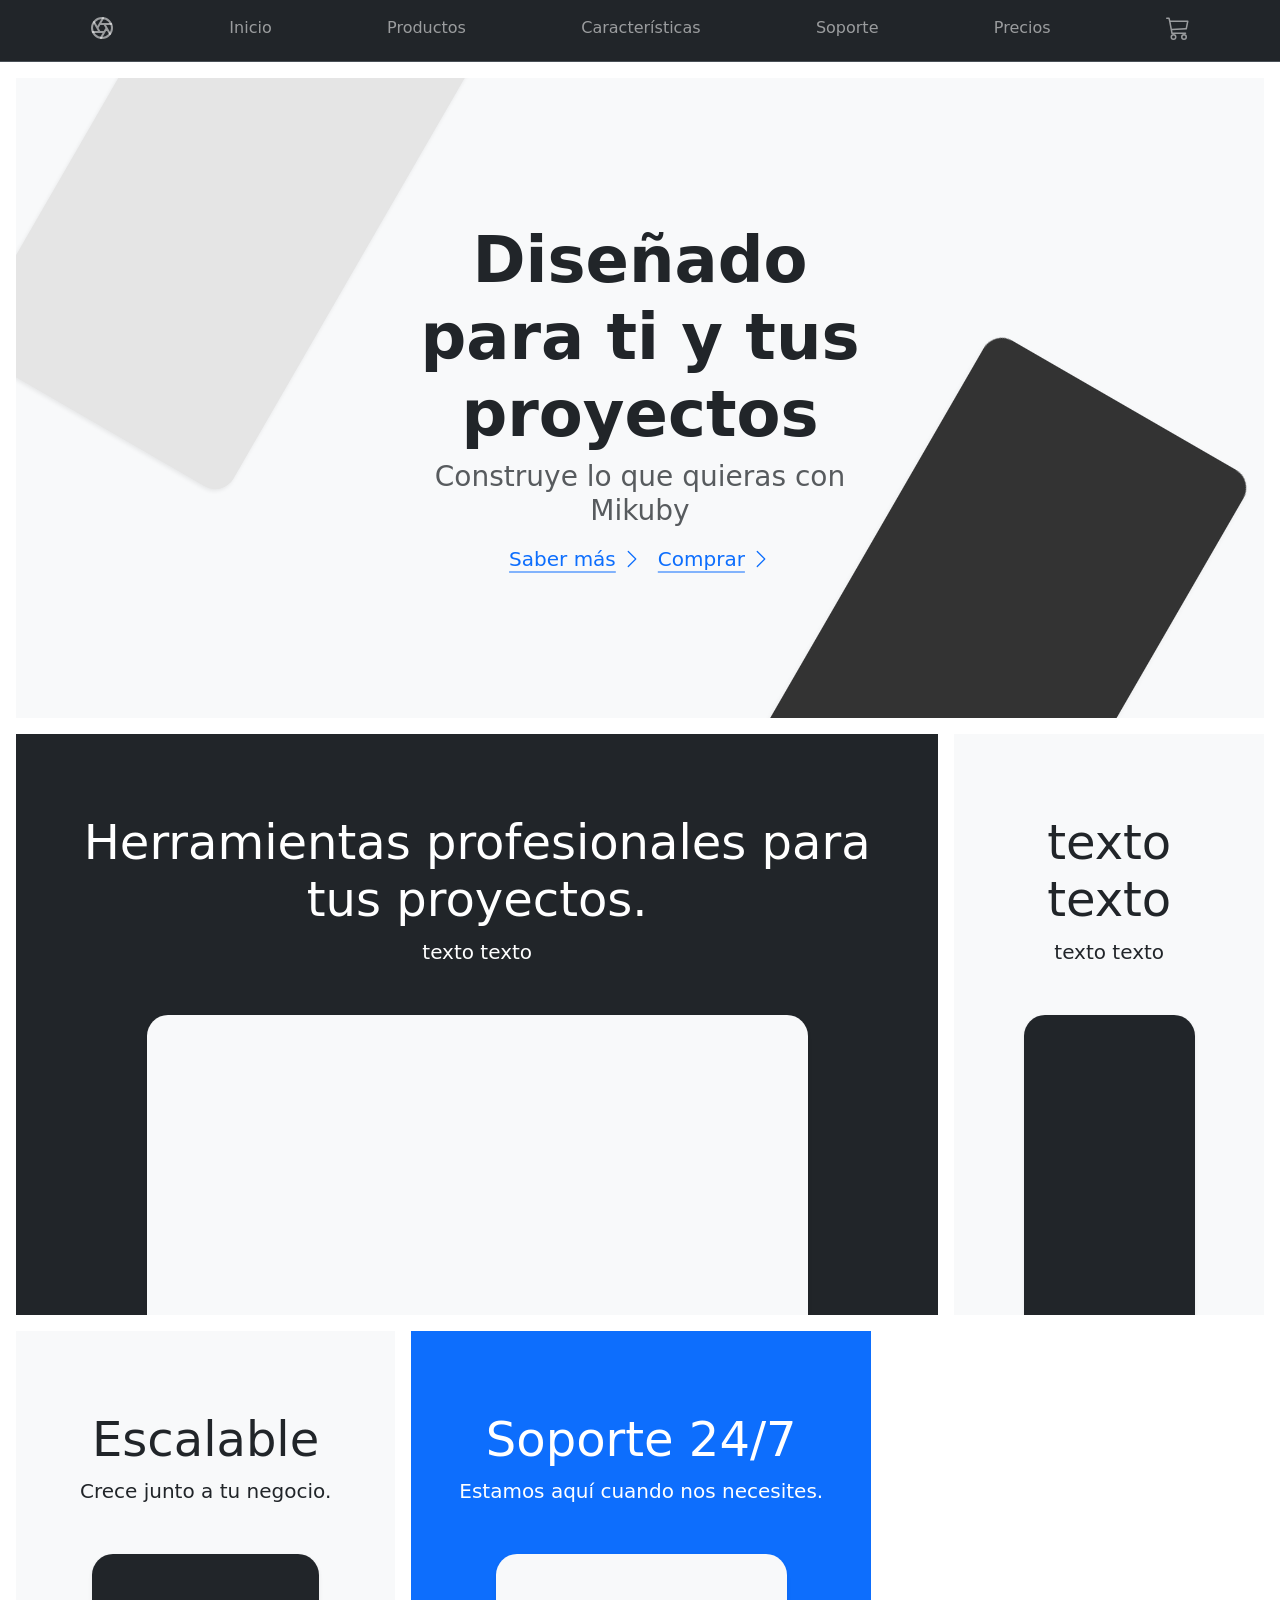
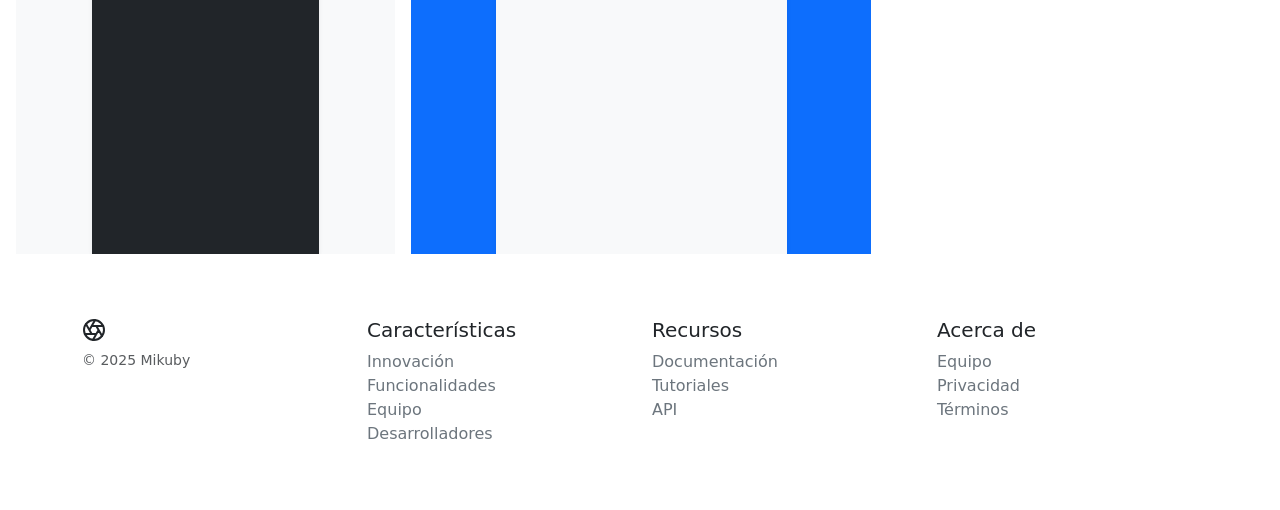
==== commit c752ff01: "Update index.html" ====
--- a/index.html
+++ b/index.html
@@ -123,7 +123,7 @@
     <main>
         <div class="position-relative overflow-hidden p-3 p-md-5 m-md-3 text-center bg-body-tertiary">
             <div class="col-md-6 p-lg-5 mx-auto my-5">
-                <h1 class="display-3 fw-bold">Diseñado para ingenieros</h1>
+                <h1 class="display-3 fw-bold">Diseñado para ti y tus proyectos</h1>
                 <h3 class="fw-normal text-muted mb-3">Construye lo que quieras con Mikuby</h3>
                 <div class="d-flex gap-3 justify-content-center lead fw-normal">
                     <a class="icon-link" href="#">
@@ -144,15 +144,15 @@
         <div class="d-md-flex flex-md-equal w-100 my-md-3 ps-md-3">
             <div class="text-bg-dark me-md-3 pt-3 px-3 pt-md-5 px-md-5 text-center overflow-hidden">
                 <div class="my-3 py-3">
-                    <h2 class="display-5">Potente y flexible</h2>
-                    <p class="lead">Herramientas profesionales para tus proyectos.</p>
+                    <h2 class="display-5">Herramientas profesionales para tus proyectos.</h2>
+                    <p class="lead">texto texto</p>
                 </div>
                 <div class="bg-body-tertiary shadow-sm mx-auto" style="width: 80%; height: 300px; border-radius: 21px 21px 0 0"></div>
             </div>
             <div class="bg-body-tertiary me-md-3 pt-3 px-3 pt-md-5 px-md-5 text-center overflow-hidden">
                 <div class="my-3 p-3">
-                    <h2 class="display-5">Fácil de usar</h2>
-                    <p class="lead">Interfaz intuitiva y moderna.</p>
+                    <h2 class="display-5">texto texto</h2>
+                    <p class="lead">texto texto</p>
                 </div>
                 <div class="bg-dark shadow-sm mx-auto" style="width: 80%; height: 300px; border-radius: 21px 21px 0 0"></div>
             </div>
@@ -217,4 +217,5 @@
     <!-- Bootstrap JS desde CDN -->
     <script src="https://cdn.jsdelivr.net/npm/bootstrap@5.3.2/dist/js/bootstrap.bundle.min.js"></script>
 </body>
-</html>+
+</html>
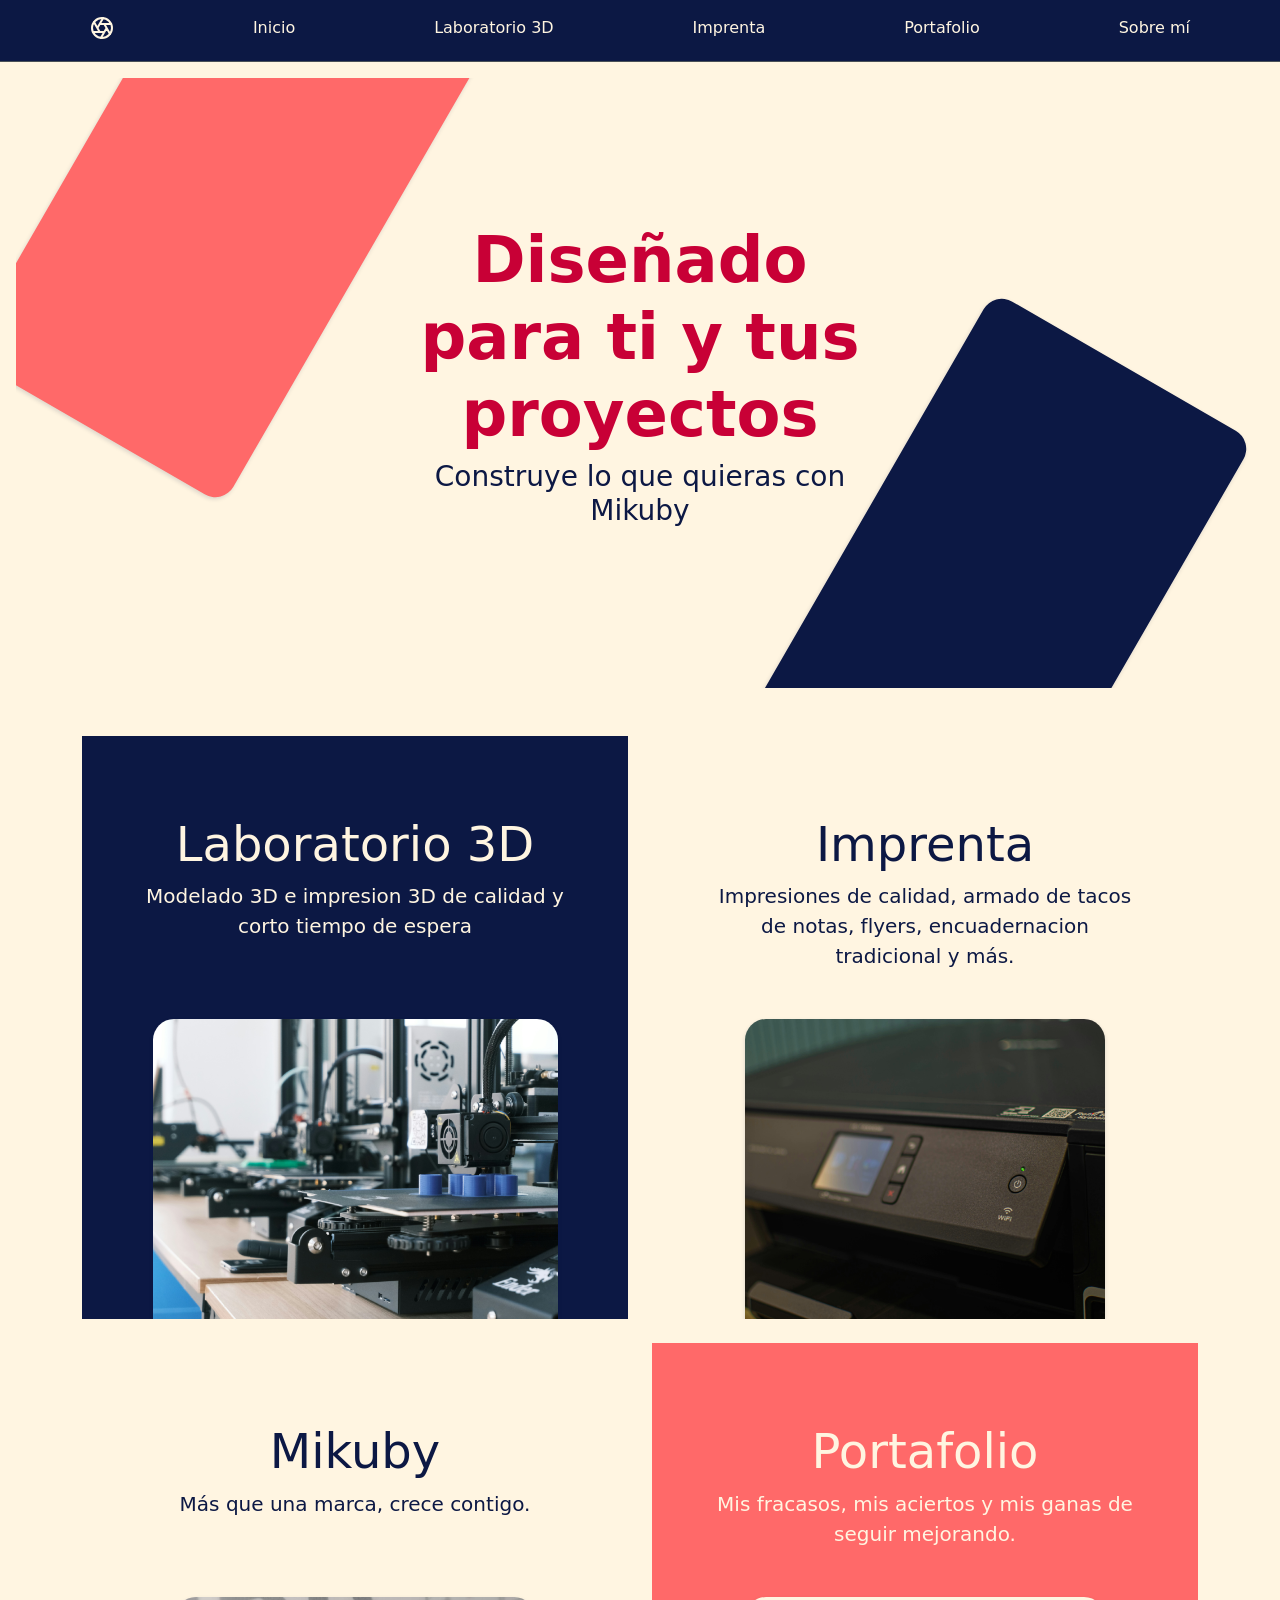
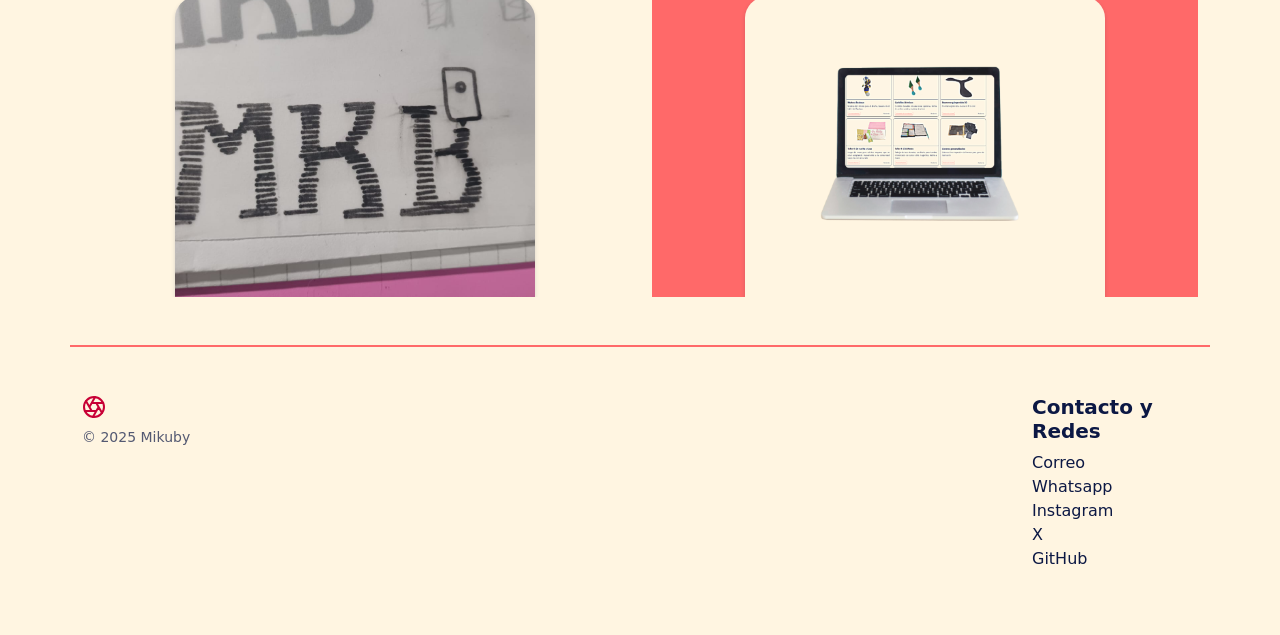
==== commit 10562ff6: "Add files via upload" ====
--- a/index.html
+++ b/index.html
@@ -3,68 +3,14 @@
 <head>
     <meta charset="utf-8" />
     <meta name="viewport" content="width=device-width, initial-scale=1" />
+    <meta name="robots" content="noindex, nofollow">
     <meta name="description" content="Mikuby - Sitio en construcción" />
     <title>Mikuby - En construcción</title>
     
     <!-- Bootstrap CSS desde CDN -->
     <link href="https://cdn.jsdelivr.net/npm/bootstrap@5.3.2/dist/css/bootstrap.min.css" rel="stylesheet">
-    
-    <style>
-        .bd-placeholder-img {
-            font-size: 1.125rem;
-            text-anchor: middle;
-            -webkit-user-select: none;
-            -moz-user-select: none;
-            user-select: none;
-        }
-        
-        @media (min-width: 768px) {
-            .bd-placeholder-img-lg {
-                font-size: 3.5rem;
-            }
-        }
-        
-        .product-device {
-            position: absolute;
-            right: 10%;
-            bottom: -30%;
-            width: 300px;
-            height: 540px;
-            background-color: #333;
-            border-radius: 21px;
-            transform: rotate(30deg);
-        }
-        
-        .product-device-2 {
-            top: -25%;
-            right: auto;
-            bottom: 0;
-            left: 5%;
-            background-color: #e5e5e5;
-        }
-        
-        @media (max-width: 768px) {
-            .product-device,
-            .product-device-2 {
-                display: none;
-            }
-        }
-        
-        .bi {
-            vertical-align: -0.125em;
-            fill: currentColor;
-        }
-        
-        .btn-bd-primary {
-            --bd-violet-bg: #712cf9;
-            --bs-btn-font-weight: 600;
-            --bs-btn-color: var(--bs-white);
-            --bs-btn-bg: var(--bd-violet-bg);
-            --bs-btn-border-color: var(--bd-violet-bg);
-            --bs-btn-hover-bg: #6528e0;
-            --bs-btn-hover-border-color: #6528e0;
-        }
-    </style>
+    <link href="style.css" rel="stylesheet">
+
 </head>
 <body>
     <!-- Iconos SVG -->
@@ -99,20 +45,15 @@
                 <div class="offcanvas-body">
                     <ul class="navbar-nav flex-grow-1 justify-content-between">
                         <li class="nav-item">
-                            <a class="nav-link" href="#">
+                            <a class="nav-link" href="index.html">
                                 <svg class="bi" width="24" height="24"><use xlink:href="#aperture"></use></svg>
                             </a>
                         </li>
-                        <li class="nav-item"><a class="nav-link" href="#">Inicio</a></li>
-                        <li class="nav-item"><a class="nav-link" href="#">Productos</a></li>
-                        <li class="nav-item"><a class="nav-link" href="#">Características</a></li>
-                        <li class="nav-item"><a class="nav-link" href="#">Soporte</a></li>
-                        <li class="nav-item"><a class="nav-link" href="#">Precios</a></li>
-                        <li class="nav-item">
-                            <a class="nav-link" href="#">
-                                <svg class="bi" width="24" height="24"><use xlink:href="#cart"></use></svg>
-                            </a>
-                        </li>
+                        <li class="nav-item"><a class="nav-link" href="index.html">Inicio</a></li>
+                        <li class="nav-item"><a class="nav-link" href="laboratorio.html">Laboratorio 3D</a></li>
+                        <li class="nav-item"><a class="nav-link" href="imprenta.html">Imprenta</a></li>
+                        <li class="nav-item"><a class="nav-link" href="portafolio.html">Portafolio</a></li>
+                        <li class="nav-item"><a class="nav-link" href="about.html">Sobre mí</a></li>
                     </ul>
                 </div>
             </div>
@@ -121,60 +62,65 @@
 
     <!-- Hero Section -->
     <main>
-        <div class="position-relative overflow-hidden p-3 p-md-5 m-md-3 text-center bg-body-tertiary">
+        <div class="hero-section position-relative overflow-hidden p-3 p-md-5 m-md-3 text-center">
             <div class="col-md-6 p-lg-5 mx-auto my-5">
                 <h1 class="display-3 fw-bold">Diseñado para ti y tus proyectos</h1>
                 <h3 class="fw-normal text-muted mb-3">Construye lo que quieras con Mikuby</h3>
-                <div class="d-flex gap-3 justify-content-center lead fw-normal">
-                    <a class="icon-link" href="#">
-                        Saber más
-                        <svg class="bi" width="16" height="16"><use xlink:href="#chevron-right"></use></svg>
-                    </a>
-                    <a class="icon-link" href="#">
-                        Comprar
-                        <svg class="bi" width="16" height="16"><use xlink:href="#chevron-right"></use></svg>
-                    </a>
-                </div>
+                <div class="d-flex gap-3 justify-content-center lead fw-normal"></div>
             </div>
             <div class="product-device shadow-sm d-none d-md-block"></div>
             <div class="product-device product-device-2 shadow-sm d-none d-md-block"></div>
         </div>
 
-        <!-- Features Grid -->
-        <div class="d-md-flex flex-md-equal w-100 my-md-3 ps-md-3">
-            <div class="text-bg-dark me-md-3 pt-3 px-3 pt-md-5 px-md-5 text-center overflow-hidden">
+<!-- Features Grid -->
+<div class="container my-5">
+    <div class="row g-4">
+        <!-- Laboratorio 3D -->
+        <div class="col-md-6">
+            <div class="text-bg-dark pt-3 px-3 pt-md-5 px-md-5 text-center overflow-hidden h-100 d-flex flex-column">
                 <div class="my-3 py-3">
-                    <h2 class="display-5">Herramientas profesionales para tus proyectos.</h2>
-                    <p class="lead">texto texto</p>
+                    <h2 class="display-5">Laboratorio 3D</h2>
+                    <p class="lead">Modelado 3D e impresion 3D de calidad y corto tiempo de espera</p>
                 </div>
-                <div class="bg-body-tertiary shadow-sm mx-auto" style="width: 80%; height: 300px; border-radius: 21px 21px 0 0"></div>
-            </div>
-            <div class="bg-body-tertiary me-md-3 pt-3 px-3 pt-md-5 px-md-5 text-center overflow-hidden">
-                <div class="my-3 p-3">
-                    <h2 class="display-5">texto texto</h2>
-                    <p class="lead">texto texto</p>
-                </div>
-                <div class="bg-dark shadow-sm mx-auto" style="width: 80%; height: 300px; border-radius: 21px 21px 0 0"></div>
+                <div class="bg-body-tertiary shadow-sm mx-auto mt-auto labo-img" style="width: 90%; height: 300px; border-radius: 21px 21px 0 0"></div>
             </div>
         </div>
-
-        <div class="d-md-flex flex-md-equal w-100 my-md-3 ps-md-3">
-            <div class="bg-body-tertiary me-md-3 pt-3 px-3 pt-md-5 px-md-5 text-center overflow-hidden">
+        
+        <!-- Imprenta -->
+        <div class="col-md-6">
+            <div class="bg-body-tertiary pt-3 px-3 pt-md-5 px-md-5 text-center overflow-hidden h-100 d-flex flex-column">
                 <div class="my-3 p-3">
-                    <h2 class="display-5">Escalable</h2>
-                    <p class="lead">Crece junto a tu negocio.</p>
+                    <h2 class="display-5">Imprenta</h2>
+                    <p class="lead">Impresiones de calidad, armado de tacos de notas, flyers, encuadernacion tradicional y más.</p>
                 </div>
-                <div class="bg-dark shadow-sm mx-auto" style="width: 80%; height: 300px; border-radius: 21px 21px 0 0"></div>
-            </div>
-            <div class="text-bg-primary me-md-3 pt-3 px-3 pt-md-5 px-md-5 text-center overflow-hidden">
-                <div class="my-3 py-3">
-                    <h2 class="display-5">Soporte 24/7</h2>
-                    <p class="lead">Estamos aquí cuando nos necesites.</p>
-                </div>
-                <div class="bg-body-tertiary shadow-sm mx-auto" style="width: 80%; height: 300px; border-radius: 21px 21px 0 0"></div>
+                <div class="bg-dark shadow-sm mx-auto mt-auto imp-img" style="width: 80%; height: 300px; border-radius: 21px 21px 0 0"></div>
             </div>
         </div>
-    </main>
+        
+        <!-- Mikuby -->
+        <div class="col-md-6">
+            <div class="bg-body-tertiary pt-3 px-3 pt-md-5 px-md-5 text-center overflow-hidden h-100 d-flex flex-column">
+                <div class="my-3 p-3">
+                    <h2 class="display-5">Mikuby</h2>
+                    <p class="lead">Más que una marca, crece contigo.</p>
+                </div>
+                <div class="bg-dark shadow-sm mx-auto mt-auto mikuby-img" style="width: 80%; height: 300px; border-radius: 21px 21px 0 0"></div>
+            </div>
+        </div>
+        
+        <!-- Portafolio -->
+        <div class="col-md-6">
+            <div class="text-bg-primary pt-3 px-3 pt-md-5 px-md-5 text-center overflow-hidden h-100 d-flex flex-column">
+                <div class="my-3 py-3">
+                    <h2 class="display-5">Portafolio</h2>
+                    <p class="lead">Mis fracasos, mis aciertos y mis ganas de seguir mejorando.</p>
+                </div>
+                <div class="bg-body-tertiary shadow-sm mx-auto mt-auto port-img" style="width: 80%; height: 300px; border-radius: 21px 21px 0 0"></div>
+            </div>
+        </div>
+    </div>
+</div>
+</main>
 
     <!-- Footer -->
     <footer class="container py-5">
@@ -186,36 +132,20 @@
                 </svg>
                 <small class="d-block mb-3 text-body-secondary">&copy; 2025 Mikuby</small>
             </div>
-            <div class="col-6 col-md">
-                <h5>Características</h5>
+            <div class="col-2">
+                <h5>Contacto y Redes</h5>
                 <ul class="list-unstyled text-small">
-                    <li><a class="link-secondary text-decoration-none" href="#">Innovación</a></li>
-                    <li><a class="link-secondary text-decoration-none" href="#">Funcionalidades</a></li>
-                    <li><a class="link-secondary text-decoration-none" href="#">Equipo</a></li>
-                    <li><a class="link-secondary text-decoration-none" href="#">Desarrolladores</a></li>
+                    <li><a class="link-secondary text-decoration-none" href="mailto:fernanda.humeres@uc.cl">Correo</a></li>
+                    <li><a class="link-secondary text-decoration-none" href="https://wa.me/946880906">Whatsapp</a></li>
+                    <li><a class="link-secondary text-decoration-none" href="https://www.instagram.com/fefy_humeres/">Instagram</a></li>
+                    <li><a class="link-secondary text-decoration-none" href="https://x.com/FefyHumeres">X</a></li>
+                    <li><a class="link-secondary text-decoration-none" href="https://github.com/Mikuby11">GitHub</a></li>
                 </ul>
             </div>
-            <div class="col-6 col-md">
-                <h5>Recursos</h5>
-                <ul class="list-unstyled text-small">
-                    <li><a class="link-secondary text-decoration-none" href="#">Documentación</a></li>
-                    <li><a class="link-secondary text-decoration-none" href="#">Tutoriales</a></li>
-                    <li><a class="link-secondary text-decoration-none" href="#">API</a></li>
-                </ul>
-            </div>
-            <div class="col-6 col-md">
-                <h5>Acerca de</h5>
-                <ul class="list-unstyled text-small">
-                    <li><a class="link-secondary text-decoration-none" href="#">Equipo</a></li>
-                    <li><a class="link-secondary text-decoration-none" href="#">Privacidad</a></li>
-                    <li><a class="link-secondary text-decoration-none" href="#">Términos</a></li>
-                </ul>
-            </div>
-        </div>
     </footer>
 
-    <!-- Bootstrap JS desde CDN -->
     <script src="https://cdn.jsdelivr.net/npm/bootstrap@5.3.2/dist/js/bootstrap.bundle.min.js"></script>
 </body>
 
 </html>
+
--- a/style.css
+++ b/style.css
@@ -0,0 +1,562 @@
+/* ========================================
+   PALETA DE COLORES MIKUBY
+   ======================================== */
+:root {
+    --azul-oscuro: #0C1844;    /* Azul marino profundo */
+    --rojo-intenso: #C80036;   /* Rojo vibrante */
+    --rosa-suave: #FF6969;     /* Rosa/coral */
+    --crema: #FFF5E1;          /* Crema cálido */
+}
+
+/* ========================================
+   ESTILOS GENERALES
+   ======================================== */
+body {
+    background-color: var(--crema);
+    color: var(--azul-oscuro);
+}
+
+/* ========================================
+   NAVEGACIÓN
+   ======================================== */
+.navbar.bg-dark {
+    background-color: var(--azul-oscuro) !important;
+}
+
+.navbar-brand,
+.nav-link {
+    color: var(--crema) !important;
+    transition: color 0.3s ease;
+}
+
+.nav-link:hover {
+    color: var(--rosa-suave) !important;
+}
+
+/* ========================================
+   HERO SECTION
+   ======================================== */
+.bg-body-tertiary {
+    background-color: var(--crema) !important;
+}
+
+.hero-section h1 {
+    color: var(--rojo-intenso) !important;
+}
+
+.hero-section h3 {
+    color: var(--azul-oscuro) !important;
+}
+
+/* Dispositivos decorativos del hero */
+.product-device {
+    position: absolute;
+    right: 10%;
+    bottom: -30%;
+    width: 300px;
+    height: 540px;
+    background-color: var(--azul-oscuro);
+    border-radius: 21px;
+    transform: rotate(30deg);
+}
+
+.product-device-2 {
+    top: -25%;
+    right: auto;
+    bottom: 0;
+    left: 5%;
+    background-color: var(--rosa-suave);
+}
+
+/* ========================================
+   SECCIONES DE SERVICIOS
+   ======================================== */
+
+/* Laboratorio 3D - Fondo oscuro */
+.text-bg-dark {
+    background-color: var(--azul-oscuro) !important;
+    color: var(--crema) !important;
+}
+
+/* Portafolio - Fondo destacado */
+.text-bg-primary {
+    background-color: var(--rosa-suave) !important;
+    color: var(--crema) !important;
+}
+
+/* Recuadros de imágenes */
+.bg-dark {
+    background-color: var(--azul-oscuro) !important;
+}
+
+.shadow-sm {
+    box-shadow: 0 0.125rem 0.25rem rgba(12, 24, 68, 0.15) !important;
+}
+
+.labo-img {
+    background-image: url("img/12.webp");
+    background-size: cover;
+    background-position: center;
+    background-repeat: no-repeat;
+}
+
+.imp-img {
+    background-image: url("img/14.webp");
+    background-size: cover;
+    background-position: center;
+    background-repeat: no-repeat;
+}
+
+.mikuby-img {
+    background-image: url("img/16.webp");
+    background-size: cover;
+    background-position: center;
+    background-repeat: no-repeat;
+}
+
+.port-img {
+    background-image: url("img/15.webp");
+    background-size: cover;
+    background-position: center;
+    background-repeat: no-repeat;
+}
+/* ========================================
+   FOOTER
+   ======================================== */
+footer {
+    background-color: var(--crema);
+    border-top: 2px solid var(--rosa-suave);
+    padding-top: 2rem;
+}
+
+footer h5 {
+    color: var(--azul-oscuro);
+    font-weight: 600;
+}
+
+footer .link-secondary {
+    color: var(--azul-oscuro) !important;
+    transition: color 0.3s ease;
+}
+
+footer .link-secondary:hover {
+    color: var(--rojo-intenso) !important;
+}
+
+footer .text-body-secondary {
+    color: var(--azul-oscuro) !important;
+    opacity: 0.7;
+}
+
+footer svg {
+    stroke: var(--rojo-intenso);
+}
+
+/* ========================================
+   UTILIDADES Y RESPONSIVE
+   ======================================== */
+.bd-placeholder-img {
+    font-size: 1.125rem;
+    text-anchor: middle;
+    -webkit-user-select: none;
+    -moz-user-select: none;
+    user-select: none;
+}
+
+@media (min-width: 768px) {
+    .bd-placeholder-img-lg {
+        font-size: 3.5rem;
+    }
+}
+
+@media (max-width: 768px) {
+    .product-device,
+    .product-device-2 {
+        display: none;
+    }
+}
+
+.bi {
+    vertical-align: -0.125em;
+    fill: currentColor;
+}
+
+/* ========================================
+   BOTONES PERSONALIZADOS
+   ======================================== */
+.btn-mikuby-primary {
+    background-color: var(--rojo-intenso);
+    border-color: var(--rojo-intenso);
+    color: var(--crema);
+    font-weight: 600;
+    transition: all 0.3s ease;
+}
+
+.btn-mikuby-primary:hover {
+    background-color: var(--azul-oscuro);
+    border-color: var(--azul-oscuro);
+    color: var(--crema);
+    transform: translateY(-2px);
+    box-shadow: 0 4px 8px rgba(200, 0, 54, 0.3);
+}
+
+.btn-mikuby-secondary {
+    background-color: var(--rosa-suave);
+    border-color: var(--rosa-suave);
+    color: var(--azul-oscuro);
+    font-weight: 600;
+    transition: all 0.3s ease;
+}
+
+.btn-mikuby-secondary:hover {
+    background-color: var(--rojo-intenso);
+    border-color: var(--rojo-intenso);
+    color: var(--crema);
+    transform: translateY(-2px);
+}
+
+/* ========================================
+   ANIMACIONES SUAVES
+   ======================================== */
+* {
+    transition: background-color 0.3s ease, color 0.3s ease;
+}
+
+a {
+    text-decoration: none;
+}
+
+/* Efecto hover en las tarjetas de servicios */
+.overflow-hidden {
+    transition: transform 0.3s ease;
+}
+
+.overflow-hidden:hover {
+    transform: translateY(-5px);
+}
+
+/* ========================================
+   ESTILOS PARA PORTAFOLIO/ALBUM
+   ======================================== */
+
+/* Cards del portafolio */
+.album .card {
+    background-color: var(--crema) !important;
+    border: 2px solid var(--azul-oscuro);
+    border-radius: 16px;
+    overflow: hidden;
+    transition: all 0.3s ease;
+}
+
+.album .card:hover {
+    transform: translateY(-8px);
+    box-shadow: 0 8px 20px rgba(12, 24, 68, 0.2);
+    border-color: var(--rojo-intenso);
+}
+
+.album .card-title {
+    color: var(--azul-oscuro);
+    font-weight: 700;
+    font-size: 1.2rem;
+}
+
+.album .card-text {
+    color: var(--azul-oscuro) !important;
+    opacity: 0.8;
+}
+
+.album .btn-outline-secondary {
+    border-color: var(--rosa-suave) !important;
+    color: var(--rosa-suave) !important;
+    background-color: transparent;
+    font-weight: 600;
+    font-size: 0.75rem;
+}
+
+.album .btn-outline-secondary:hover {
+    background-color: var(--rosa-suave) !important;
+    color: var(--crema) !important;
+}
+
+.album .text-body-secondary {
+    color: var(--azul-oscuro) !important;
+    opacity: 0.6;
+    font-weight: 500;
+}
+
+/* Imágenes de las cards */
+.album .card-img-top {
+    height: 250px;
+    object-fit: cover;
+    border-bottom: 2px solid var(--azul-oscuro);
+}
+
+/* Ajuste del fondo del album */
+.album.bg-body-tertiary {
+    background-color: var(--crema) !important;
+}
+/* ========================================
+   TABLA DE HABILIDADES
+   ======================================== */
+.container.habilidades-section {
+    background-color: var(--crema);
+    padding: 3rem 2rem;
+    border-radius: 24px;
+    margin-bottom: 3rem;
+    border: none;
+}
+
+.container.habilidades-section h4 {
+    color: var(--azul-oscuro);
+    font-weight: 800;
+    margin-bottom: 2.5rem;
+    font-size: 2.2rem;
+    text-align: center;
+    text-transform: uppercase;
+    letter-spacing: 1px;
+}
+
+/* Reset completo de estilos Bootstrap para esta tabla específica */
+.habilidades-section .table {
+    background-color: var(--crema) !important;
+    border: 2px solid !important;
+    border-color: var(--rosa-suave) !important;
+    border-radius: 16px !important;
+    overflow: hidden;
+    margin: 0;
+    box-shadow: 0 4px 15px rgba(12, 24, 68, 0.08);
+    border-collapse: separate !important;
+    border-spacing: 0 !important;
+}
+
+.habilidades-section .table thead th {
+    background-color: var(--rosa-suave) !important;
+    color: var(--crema) !important;
+    padding: 1.2rem 1.5rem !important;
+    border: none !important;
+    border-bottom: none !important;
+    font-weight: 700;
+    text-transform: uppercase;
+    letter-spacing: 0.5px;
+    font-size: 0.95rem;
+}
+
+.habilidades-section .table tbody {
+    background-color: var(--crema) !important;
+}
+
+.habilidades-section .table tbody td {
+    background-color: var(--crema) !important;
+    color: var(--azul-oscuro) !important;
+    padding: 1.3rem 1.5rem !important;
+    vertical-align: middle !important;
+    border-top: 1px solid rgba(255, 105, 105, 0.1) !important;
+    border-bottom: none !important;
+    border-left: none !important;
+    border-right: none !important;
+    font-weight: 600;
+    font-size: 1.05rem;
+}
+
+.habilidades-section .table tbody tr:hover {
+    background-color: rgba(255, 105, 105, 0.05) !important;
+    transform: translateX(5px);
+}
+
+.habilidades-section .table tbody tr:hover td {
+    background-color: rgba(255, 105, 105, 0.05) !important;
+}
+
+/* Barras de progreso SVG - Estilo mejorado */
+.habilidades-section .table svg {
+    width: 100%;
+    height: 24px;
+    display: block;
+}
+
+.habilidades-section .table svg rect {
+    fill: var(--rosa-suave);
+    transition: fill 0.4s ease, filter 0.4s ease;
+    filter: drop-shadow(0 2px 4px rgba(255, 105, 105, 0.3));
+}
+
+.habilidades-section .table tbody tr:hover svg rect {
+    fill: var(--rojo-intenso);
+    filter: drop-shadow(0 3px 8px rgba(200, 0, 54, 0.4));
+}
+
+/* Primera columna con ancho fijo */
+.habilidades-section .table tbody td:first-child {
+    width: 30%;
+    min-width: 150px;
+    font-weight: 700;
+}
+
+/* ========================================
+   GRÁFICO - ESTILOS MEJORADOS
+   ======================================== */
+.grafico-section {
+    margin-bottom: 3rem;
+}
+
+.grafico-section .card {
+    background-color: var(--crema) !important;
+    border: 3px solid var(--rojo-intenso) !important;
+    border-radius: 24px;
+    overflow: hidden;
+    box-shadow: 0 12px 35px rgba(12, 24, 68, 0.15);
+    transition: transform 0.3s ease, box-shadow 0.3s ease;
+}
+
+.grafico-section .card:hover {
+    transform: translateY(-5px);
+    box-shadow: 0 15px 45px rgba(12, 24, 68, 0.2);
+}
+
+.grafico-section .card-header {
+    background-color: var(--rojo-intenso) !important;
+    color: var(--crema) !important;
+    font-weight: 800;
+    font-size: 1.4rem;
+    padding: 1.8rem;
+    border-bottom: none !important;
+    text-align: center;
+    letter-spacing: 0.5px;
+}
+
+.grafico-section .card-body {
+    padding: 2.5rem;
+}
+
+/* Canvas del gráfico */
+#graficoBarras {
+    max-height: 400px;
+    width: 100% !important;
+}
+
+/* ========================================
+   RESPONSIVE
+   ======================================== */
+@media (max-width: 768px) {
+    .container.habilidades-section h4 {
+        font-size: 1.6rem;
+    }
+    
+    .table thead th,
+    .table tbody td {
+        padding: 1rem;
+        font-size: 0.9rem;
+    }
+    
+    .table svg {
+        height: 20px;
+    }
+    
+    .grafico-section .card-header {
+        font-size: 1.1rem;
+        padding: 1.3rem;
+    }
+}
+
+/* ========================================
+                    CARRUSEL
+   ======================================== */
+   .carousel-caption {
+                position: static !important;
+                padding-top: 1rem;
+                padding-bottom: 1rem;
+            }
+/* ========================================
+   CARRUSEL - Textos personalizados
+   ======================================== */
+
+.carousel-caption h5 {
+    color: var(--rojo-intenso) !important;
+    font-weight: 600;
+    font-size: 2rem; /* <-- tamaño del título */
+}
+
+.carousel-caption p {
+    color: var(--rosa-suave) !important;
+    font-size: 1.2rem; /* <-- tamaño del texto */
+}
+
+.carousel-caption {
+    background-color: var(--crema) !important;
+    padding: 1rem;
+    border-radius: 8px;
+}
+
+/* Punto activo */
+.carousel-indicators .active {
+    background-color: var(--rojo-intenso) !important; /* Color del punto seleccionado */
+}
+
+/* Puntos inactivos */
+.carousel-indicators [data-bs-target] {
+    background-color: var(--rosa-suave) !important;  /* Color de los puntos normales */
+    opacity: 1; /* Evita que Bootstrap los haga muy claros */
+}
+.card {
+  background-color: var(--crema);
+  border-radius: 8px;
+  border-color: var(--azul-oscuro);
+}
+
+.card-title {
+    color: var(--rojo-intenso);
+    font-size: 2rem;
+} 
+
+.card-text {
+    color: var(--rosa-suave);
+    font-size: 1.1rem;
+    text-align: justify;
+}
+
+.card img {
+    border-radius: 8px;
+}
+
+
+.fefy-img {
+    background-image: url("img/17.webp");
+    background-size: cover;
+    background-position: center;
+    background-repeat: no-repeat;
+}
+
+.btn-falso {
+    display: inline-block;
+    padding: 0.25rem 0.75rem;
+    font-size: 0.875rem;
+    font-weight: bold;
+    color: var(--gris-oscuro);
+    border: 3px solid gray;
+    border-radius: 4px;
+    opacity: 0.6; /* para simular disabled */
+    cursor: default;
+}
+
+.badge-progreso {
+    color: var(--rosa-suave);
+}
+
+.badge-suspendido {
+    color: var(--rojo-intenso);
+}
+
+.badge-expansion {
+    color: var(--azul-oscuro);
+}
+
+.fefy-img {
+    width: 250px;
+    height: 250px;
+    background-image: url('img/fefy.webp'); 
+    background-size: cover;
+    background-position: center;
+    border-radius: 10%;
+    border: 4px solid var(--azul-oscuro);
+    margin-bottom: 1rem;
+}
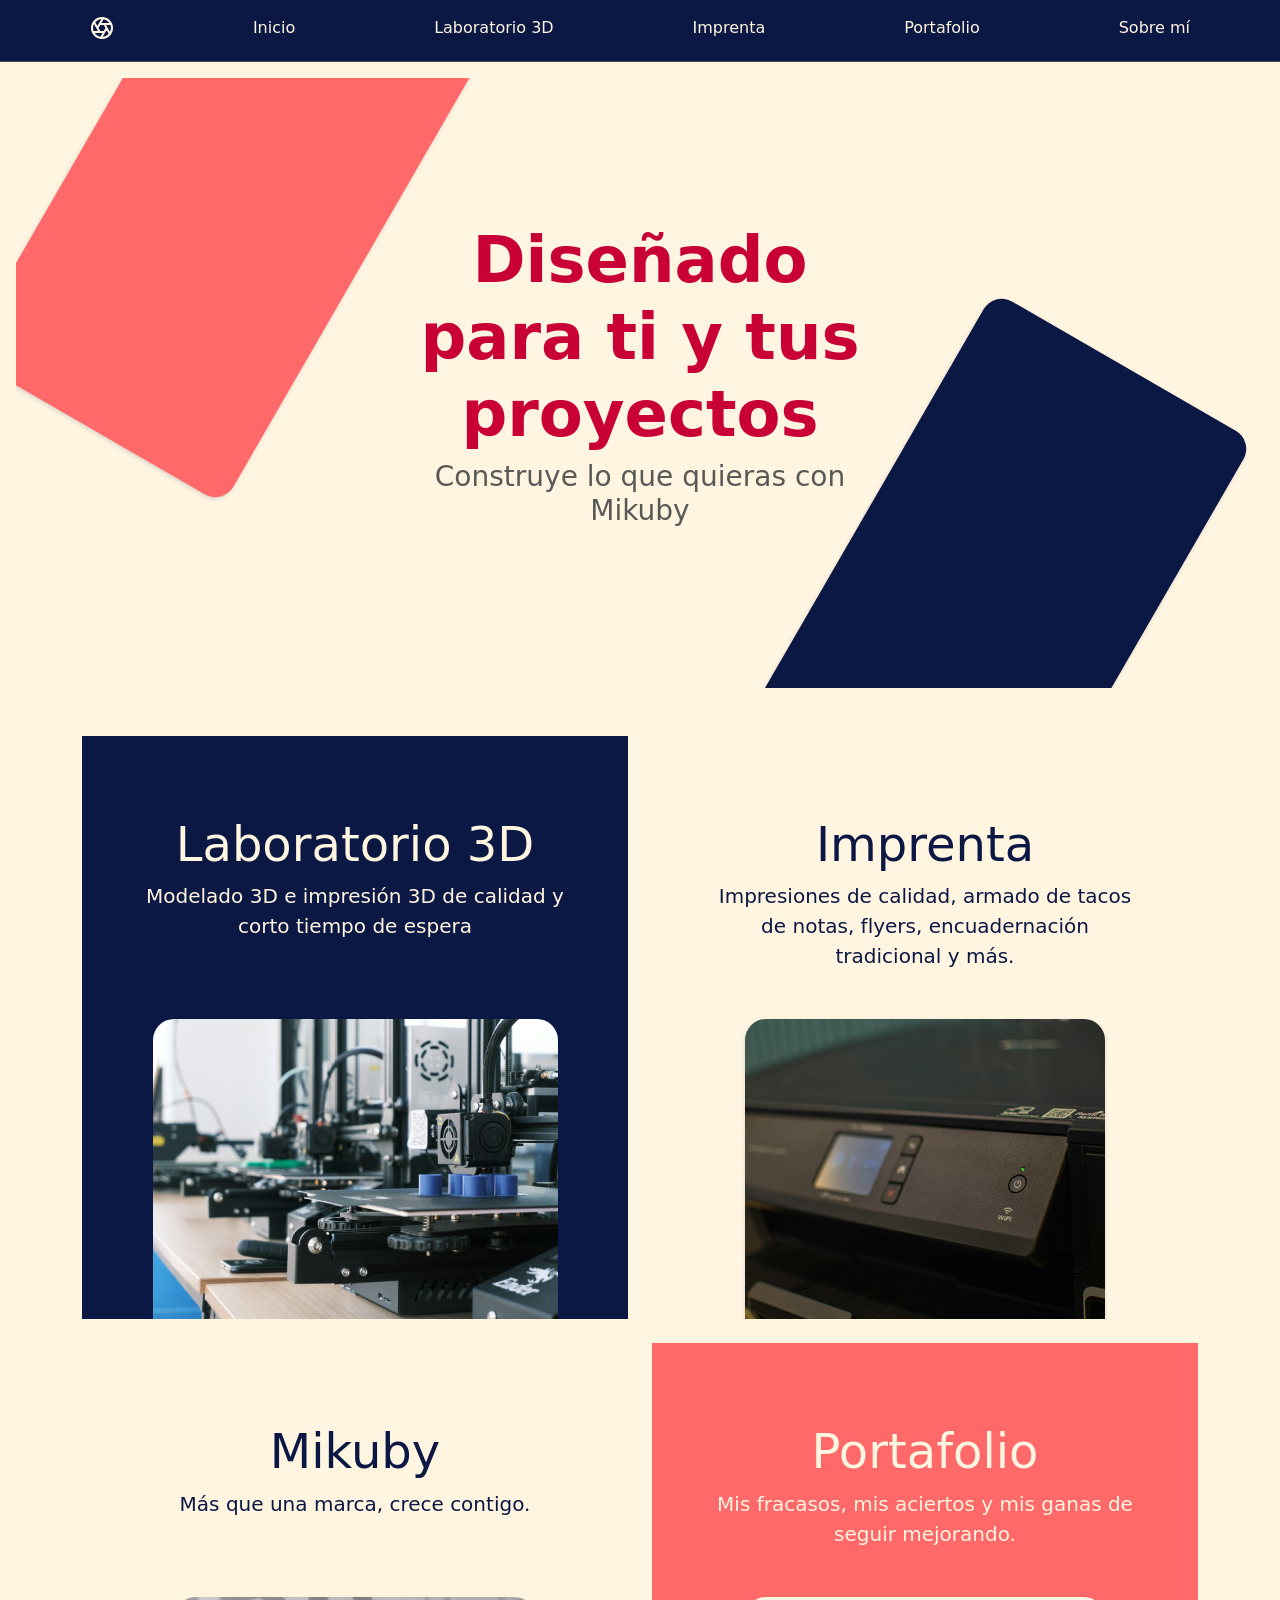
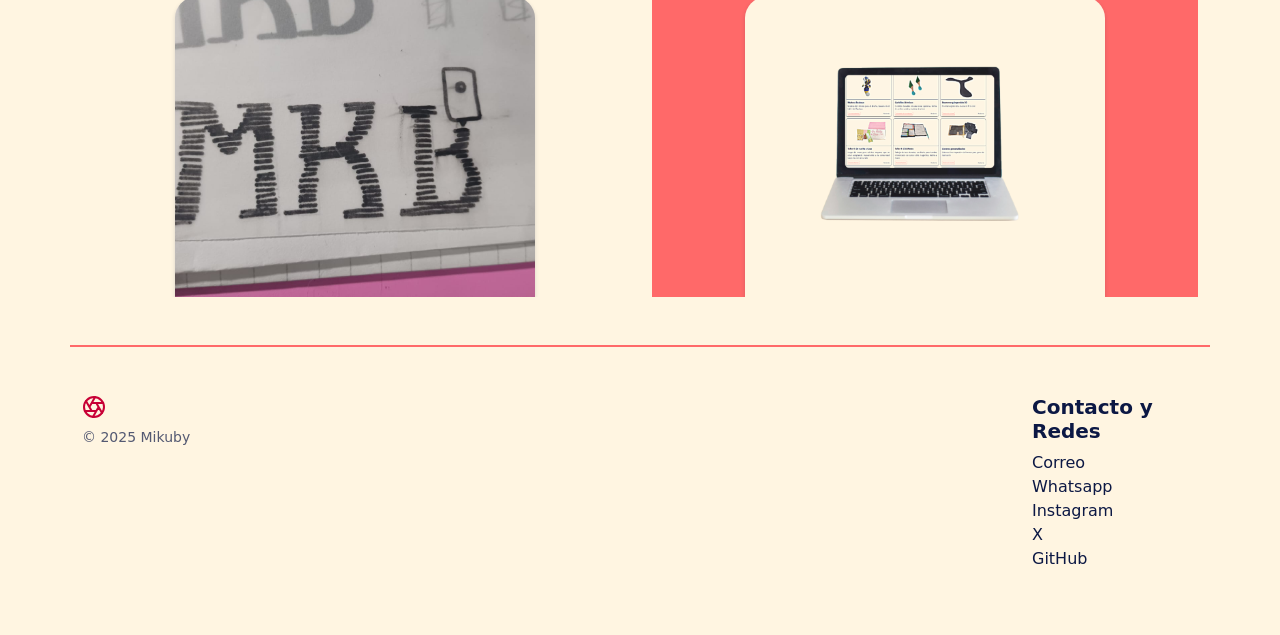
==== commit ea178579: "Add files via upload" ====
--- a/index.html
+++ b/index.html
@@ -1,51 +1,67 @@
 <!doctype html>
-<html lang="es" data-bs-theme="auto">
+<html lang="es">
 <head>
     <meta charset="utf-8" />
     <meta name="viewport" content="width=device-width, initial-scale=1" />
-    <meta name="robots" content="noindex, nofollow">
-    <meta name="description" content="Mikuby - Sitio en construcción" />
-    <title>Mikuby - En construcción</title>
     
-    <!-- Bootstrap CSS desde CDN -->
-    <link href="https://cdn.jsdelivr.net/npm/bootstrap@5.3.2/dist/css/bootstrap.min.css" rel="stylesheet">
+    <!-- SEO Mejorado -->
+    <meta name="description" content="Mikuby - Diseño Industrial, Impresión 3D y Desarrollo Web. Servicios profesionales de diseño por Fernanda Humeres en Santiago, Chile." />
+    <meta name="keywords" content="diseño industrial, impresión 3D, modelado 3D, diseño web, Santiago, Chile, Mikuby, Fernanda Humeres" />
+    <meta name="author" content="Fernanda Humeres - Mikuby" />
+    <meta name="robots" content="index, follow" />
+    
+    <!-- Open Graph -->
+    <meta property="og:title" content="Mikuby - Diseño Industrial e Impresión 3D" />
+    <meta property="og:description" content="Diseñado para ti y tus proyectos. Servicios de diseño industrial, impresión 3D y desarrollo web." />
+    <meta property="og:type" content="website" />
+    <meta property="og:url" content="https://mikuby.cl" />
+    
+    <title>Mikuby - Diseño Industrial, Impresión 3D y Desarrollo Web</title>
+    
+    <!-- Preconnect para CDNs -->
+    <link rel="preconnect" href="https://cdn.jsdelivr.net" crossorigin>
+    <link rel="dns-prefetch" href="https://cdn.jsdelivr.net">
+    
+    <!-- CSS Critical Inline -->
+    <style>
+        body { background-color: #FFF5E1; margin: 0; }
+        .navbar { background-color: #0C1844 !important; }
+    </style>
+    
+    <!-- Bootstrap CSS con carga diferida -->
+    <link href="https://cdn.jsdelivr.net/npm/bootstrap@5.3.2/dist/css/bootstrap.min.css" rel="stylesheet" media="print" onload="this.media='all'">
+    <noscript><link href="https://cdn.jsdelivr.net/npm/bootstrap@5.3.2/dist/css/bootstrap.min.css" rel="stylesheet"></noscript>
+    
     <link href="style.css" rel="stylesheet">
-
 </head>
 <body>
-    <!-- Iconos SVG -->
+    <!-- Iconos SVG - Solo aperture -->
     <svg xmlns="http://www.w3.org/2000/svg" class="d-none">
         <symbol id="aperture" fill="none" stroke="currentColor" stroke-linecap="round" stroke-linejoin="round" stroke-width="2" viewBox="0 0 24 24">
             <circle cx="12" cy="12" r="10"></circle>
             <path d="M14.31 8l5.74 9.94M9.69 8h11.48M7.38 12l5.74-9.94M9.69 16L3.95 6.06M14.31 16H2.83m13.79-4l-5.74 9.94"></path>
-        </symbol>
-        <symbol id="cart" viewBox="0 0 16 16">
-            <path d="M0 1.5A.5.5 0 0 1 .5 1H2a.5.5 0 0 1 .485.379L2.89 3H14.5a.5.5 0 0 1 .49.598l-1 5a.5.5 0 0 1-.465.401l-9.397.472L4.415 11H13a.5.5 0 0 1 0 1H4a.5.5 0 0 1-.491-.408L2.01 3.607 1.61 2H.5a.5.5 0 0 1-.5-.5zM3.102 4l.84 4.479 9.144-.459L13.89 4H3.102zM5 12a2 2 0 1 0 0 4 2 2 0 0 0 0-4zm7 0a2 2 0 1 0 0 4 2 2 0 0 0 0-4zm-7 1a1 1 0 1 1 0 2 1 1 0 0 1 0-2zm7 0a1 1 0 1 1 0 2 1 1 0 0 1 0-2z"></path>
-        </symbol>
-        <symbol id="chevron-right" viewBox="0 0 16 16">
-            <path fill-rule="evenodd" d="M4.646 1.646a.5.5 0 0 1 .708 0l6 6a.5.5 0 0 1 0 .708l-6 6a.5.5 0 0 1-.708-.708L10.293 8 4.646 2.354a.5.5 0 0 1 0-.708z"></path>
         </symbol>
     </svg>
 
     <!-- Navegación -->
     <nav class="navbar navbar-expand-md bg-dark sticky-top border-bottom" data-bs-theme="dark">
         <div class="container">
-            <a class="navbar-brand d-md-none" href="#">
+            <a class="navbar-brand d-md-none" href="index.html" aria-label="Mikuby Home">
                 <svg class="bi" width="24" height="24"><use xlink:href="#aperture"></use></svg>
                 Mikuby
             </a>
-            <button class="navbar-toggler" type="button" data-bs-toggle="offcanvas" data-bs-target="#offcanvas" aria-controls="offcanvas">
+            <button class="navbar-toggler" type="button" data-bs-toggle="offcanvas" data-bs-target="#offcanvas" aria-controls="offcanvas" aria-label="Toggle navigation">
                 <span class="navbar-toggler-icon"></span>
             </button>
             <div class="offcanvas offcanvas-end" tabindex="-1" id="offcanvas">
                 <div class="offcanvas-header">
                     <h5 class="offcanvas-title">Mikuby</h5>
-                    <button type="button" class="btn-close" data-bs-dismiss="offcanvas"></button>
+                    <button type="button" class="btn-close" data-bs-dismiss="offcanvas" aria-label="Close"></button>
                 </div>
                 <div class="offcanvas-body">
                     <ul class="navbar-nav flex-grow-1 justify-content-between">
                         <li class="nav-item">
-                            <a class="nav-link" href="index.html">
+                            <a class="nav-link" href="index.html" aria-label="Home">
                                 <svg class="bi" width="24" height="24"><use xlink:href="#aperture"></use></svg>
                             </a>
                         </li>
@@ -65,68 +81,67 @@
         <div class="hero-section position-relative overflow-hidden p-3 p-md-5 m-md-3 text-center">
             <div class="col-md-6 p-lg-5 mx-auto my-5">
                 <h1 class="display-3 fw-bold">Diseñado para ti y tus proyectos</h1>
-                <h3 class="fw-normal text-muted mb-3">Construye lo que quieras con Mikuby</h3>
-                <div class="d-flex gap-3 justify-content-center lead fw-normal"></div>
+                <h2 class="fw-normal text-muted mb-3 h3">Construye lo que quieras con Mikuby</h2>
             </div>
-            <div class="product-device shadow-sm d-none d-md-block"></div>
-            <div class="product-device product-device-2 shadow-sm d-none d-md-block"></div>
+            <div class="product-device shadow-sm d-none d-md-block" aria-hidden="true"></div>
+            <div class="product-device product-device-2 shadow-sm d-none d-md-block" aria-hidden="true"></div>
         </div>
 
-<!-- Features Grid -->
-<div class="container my-5">
-    <div class="row g-4">
-        <!-- Laboratorio 3D -->
-        <div class="col-md-6">
-            <div class="text-bg-dark pt-3 px-3 pt-md-5 px-md-5 text-center overflow-hidden h-100 d-flex flex-column">
-                <div class="my-3 py-3">
-                    <h2 class="display-5">Laboratorio 3D</h2>
-                    <p class="lead">Modelado 3D e impresion 3D de calidad y corto tiempo de espera</p>
+        <!-- Features Grid -->
+        <div class="container my-5">
+            <div class="row g-4">
+                <!-- Laboratorio 3D -->
+                <div class="col-md-6">
+                    <div class="text-bg-dark pt-3 px-3 pt-md-5 px-md-5 text-center overflow-hidden h-100 d-flex flex-column">
+                        <div class="my-3 py-3">
+                            <h2 class="display-5">Laboratorio 3D</h2>
+                            <p class="lead">Modelado 3D e impresión 3D de calidad y corto tiempo de espera</p>
+                        </div>
+                        <div class="bg-body-tertiary shadow-sm mx-auto mt-auto labo-img" style="width: 90%; height: 300px; border-radius: 21px 21px 0 0" role="img" aria-label="Laboratorio 3D"></div>
+                    </div>
                 </div>
-                <div class="bg-body-tertiary shadow-sm mx-auto mt-auto labo-img" style="width: 90%; height: 300px; border-radius: 21px 21px 0 0"></div>
+                
+                <!-- Imprenta -->
+                <div class="col-md-6">
+                    <div class="bg-body-tertiary pt-3 px-3 pt-md-5 px-md-5 text-center overflow-hidden h-100 d-flex flex-column">
+                        <div class="my-3 p-3">
+                            <h2 class="display-5">Imprenta</h2>
+                            <p class="lead">Impresiones de calidad, armado de tacos de notas, flyers, encuadernación tradicional y más.</p>
+                        </div>
+                        <div class="bg-dark shadow-sm mx-auto mt-auto imp-img" style="width: 80%; height: 300px; border-radius: 21px 21px 0 0" role="img" aria-label="Imprenta"></div>
+                    </div>
+                </div>
+                
+                <!-- Mikuby -->
+                <div class="col-md-6">
+                    <div class="bg-body-tertiary pt-3 px-3 pt-md-5 px-md-5 text-center overflow-hidden h-100 d-flex flex-column">
+                        <div class="my-3 p-3">
+                            <h2 class="display-5">Mikuby</h2>
+                            <p class="lead">Más que una marca, crece contigo.</p>
+                        </div>
+                        <div class="bg-dark shadow-sm mx-auto mt-auto mikuby-img" style="width: 80%; height: 300px; border-radius: 21px 21px 0 0" role="img" aria-label="Mikuby Brand"></div>
+                    </div>
+                </div>
+                
+                <!-- Portafolio -->
+                <div class="col-md-6">
+                    <div class="text-bg-primary pt-3 px-3 pt-md-5 px-md-5 text-center overflow-hidden h-100 d-flex flex-column">
+                        <div class="my-3 py-3">
+                            <h2 class="display-5">Portafolio</h2>
+                            <p class="lead">Mis fracasos, mis aciertos y mis ganas de seguir mejorando.</p>
+                        </div>
+                        <div class="bg-body-tertiary shadow-sm mx-auto mt-auto port-img" style="width: 80%; height: 300px; border-radius: 21px 21px 0 0" role="img" aria-label="Portafolio"></div>
+                    </div>
+                </div>
             </div>
         </div>
-        
-        <!-- Imprenta -->
-        <div class="col-md-6">
-            <div class="bg-body-tertiary pt-3 px-3 pt-md-5 px-md-5 text-center overflow-hidden h-100 d-flex flex-column">
-                <div class="my-3 p-3">
-                    <h2 class="display-5">Imprenta</h2>
-                    <p class="lead">Impresiones de calidad, armado de tacos de notas, flyers, encuadernacion tradicional y más.</p>
-                </div>
-                <div class="bg-dark shadow-sm mx-auto mt-auto imp-img" style="width: 80%; height: 300px; border-radius: 21px 21px 0 0"></div>
-            </div>
-        </div>
-        
-        <!-- Mikuby -->
-        <div class="col-md-6">
-            <div class="bg-body-tertiary pt-3 px-3 pt-md-5 px-md-5 text-center overflow-hidden h-100 d-flex flex-column">
-                <div class="my-3 p-3">
-                    <h2 class="display-5">Mikuby</h2>
-                    <p class="lead">Más que una marca, crece contigo.</p>
-                </div>
-                <div class="bg-dark shadow-sm mx-auto mt-auto mikuby-img" style="width: 80%; height: 300px; border-radius: 21px 21px 0 0"></div>
-            </div>
-        </div>
-        
-        <!-- Portafolio -->
-        <div class="col-md-6">
-            <div class="text-bg-primary pt-3 px-3 pt-md-5 px-md-5 text-center overflow-hidden h-100 d-flex flex-column">
-                <div class="my-3 py-3">
-                    <h2 class="display-5">Portafolio</h2>
-                    <p class="lead">Mis fracasos, mis aciertos y mis ganas de seguir mejorando.</p>
-                </div>
-                <div class="bg-body-tertiary shadow-sm mx-auto mt-auto port-img" style="width: 80%; height: 300px; border-radius: 21px 21px 0 0"></div>
-            </div>
-        </div>
-    </div>
-</div>
-</main>
+    </main>
 
     <!-- Footer -->
     <footer class="container py-5">
         <div class="row">
             <div class="col-12 col-md">
-                <svg xmlns="http://www.w3.org/2000/svg" width="24" height="24" fill="none" stroke="currentColor" stroke-linecap="round" stroke-linejoin="round" stroke-width="2" class="d-block mb-2" viewBox="0 0 24 24">
+                <svg xmlns="http://www.w3.org/2000/svg" width="24" height="24" fill="none" stroke="currentColor" stroke-linecap="round" stroke-linejoin="round" stroke-width="2" class="d-block mb-2" viewBox="0 0 24 24" aria-hidden="true">
                     <circle cx="12" cy="12" r="10"></circle>
                     <path d="M14.31 8l5.74 9.94M9.69 8h11.48M7.38 12l5.74-9.94M9.69 16L3.95 6.06M14.31 16H2.83m13.79-4l-5.74 9.94"></path>
                 </svg>
@@ -136,16 +151,15 @@
                 <h5>Contacto y Redes</h5>
                 <ul class="list-unstyled text-small">
                     <li><a class="link-secondary text-decoration-none" href="mailto:fernanda.humeres@uc.cl">Correo</a></li>
-                    <li><a class="link-secondary text-decoration-none" href="https://wa.me/946880906">Whatsapp</a></li>
-                    <li><a class="link-secondary text-decoration-none" href="https://www.instagram.com/fefy_humeres/">Instagram</a></li>
-                    <li><a class="link-secondary text-decoration-none" href="https://x.com/FefyHumeres">X</a></li>
-                    <li><a class="link-secondary text-decoration-none" href="https://github.com/Mikuby11">GitHub</a></li>
+                    <li><a class="link-secondary text-decoration-none" href="https://wa.me/946880906" target="_blank" rel="noopener">Whatsapp</a></li>
+                    <li><a class="link-secondary text-decoration-none" href="https://www.instagram.com/fefy_humeres/" target="_blank" rel="noopener">Instagram</a></li>
+                    <li><a class="link-secondary text-decoration-none" href="https://x.com/FefyHumeres" target="_blank" rel="noopener">X</a></li>
+                    <li><a class="link-secondary text-decoration-none" href="https://github.com/Mikuby11" target="_blank" rel="noopener">GitHub</a></li>
                 </ul>
             </div>
+        </div>
     </footer>
 
-    <script src="https://cdn.jsdelivr.net/npm/bootstrap@5.3.2/dist/js/bootstrap.bundle.min.js"></script>
+    <script src="https://cdn.jsdelivr.net/npm/bootstrap@5.3.2/dist/js/bootstrap.bundle.min.js" defer></script>
 </body>
-
-</html>
-
+</html>
